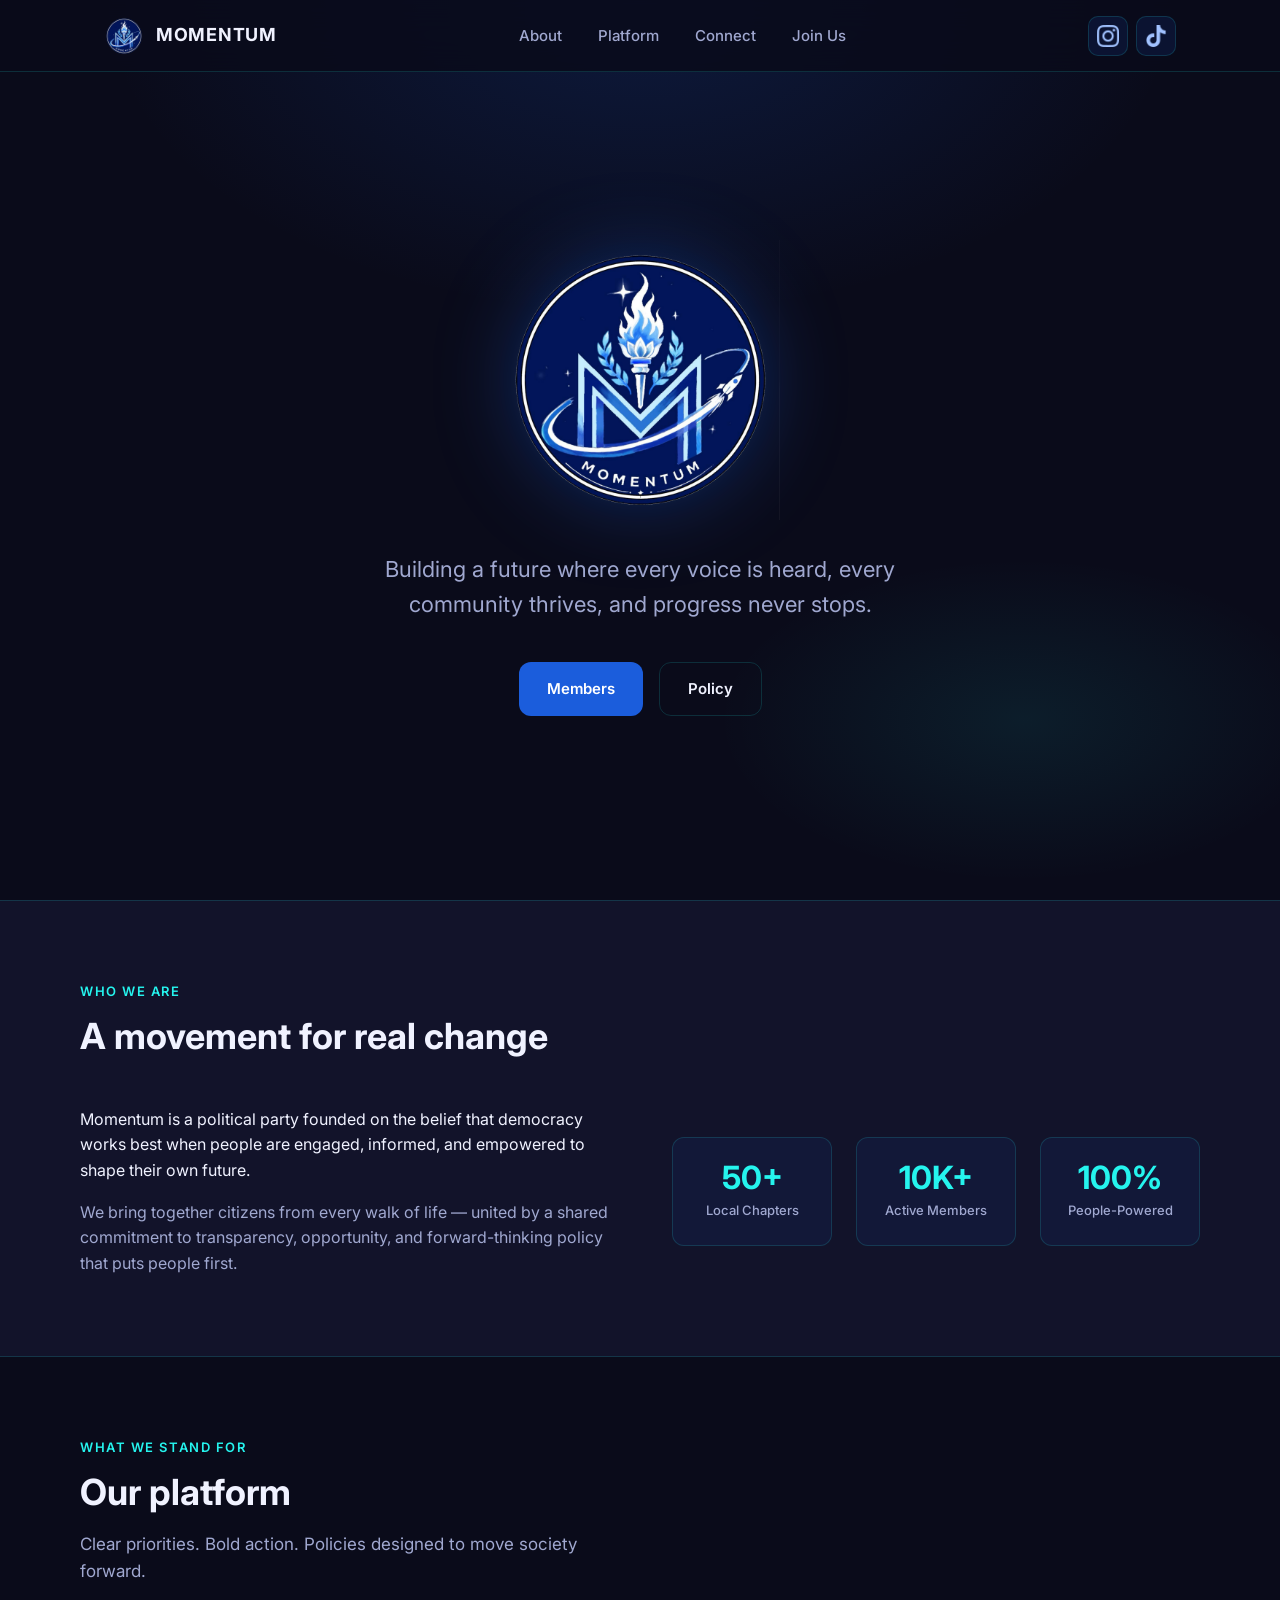
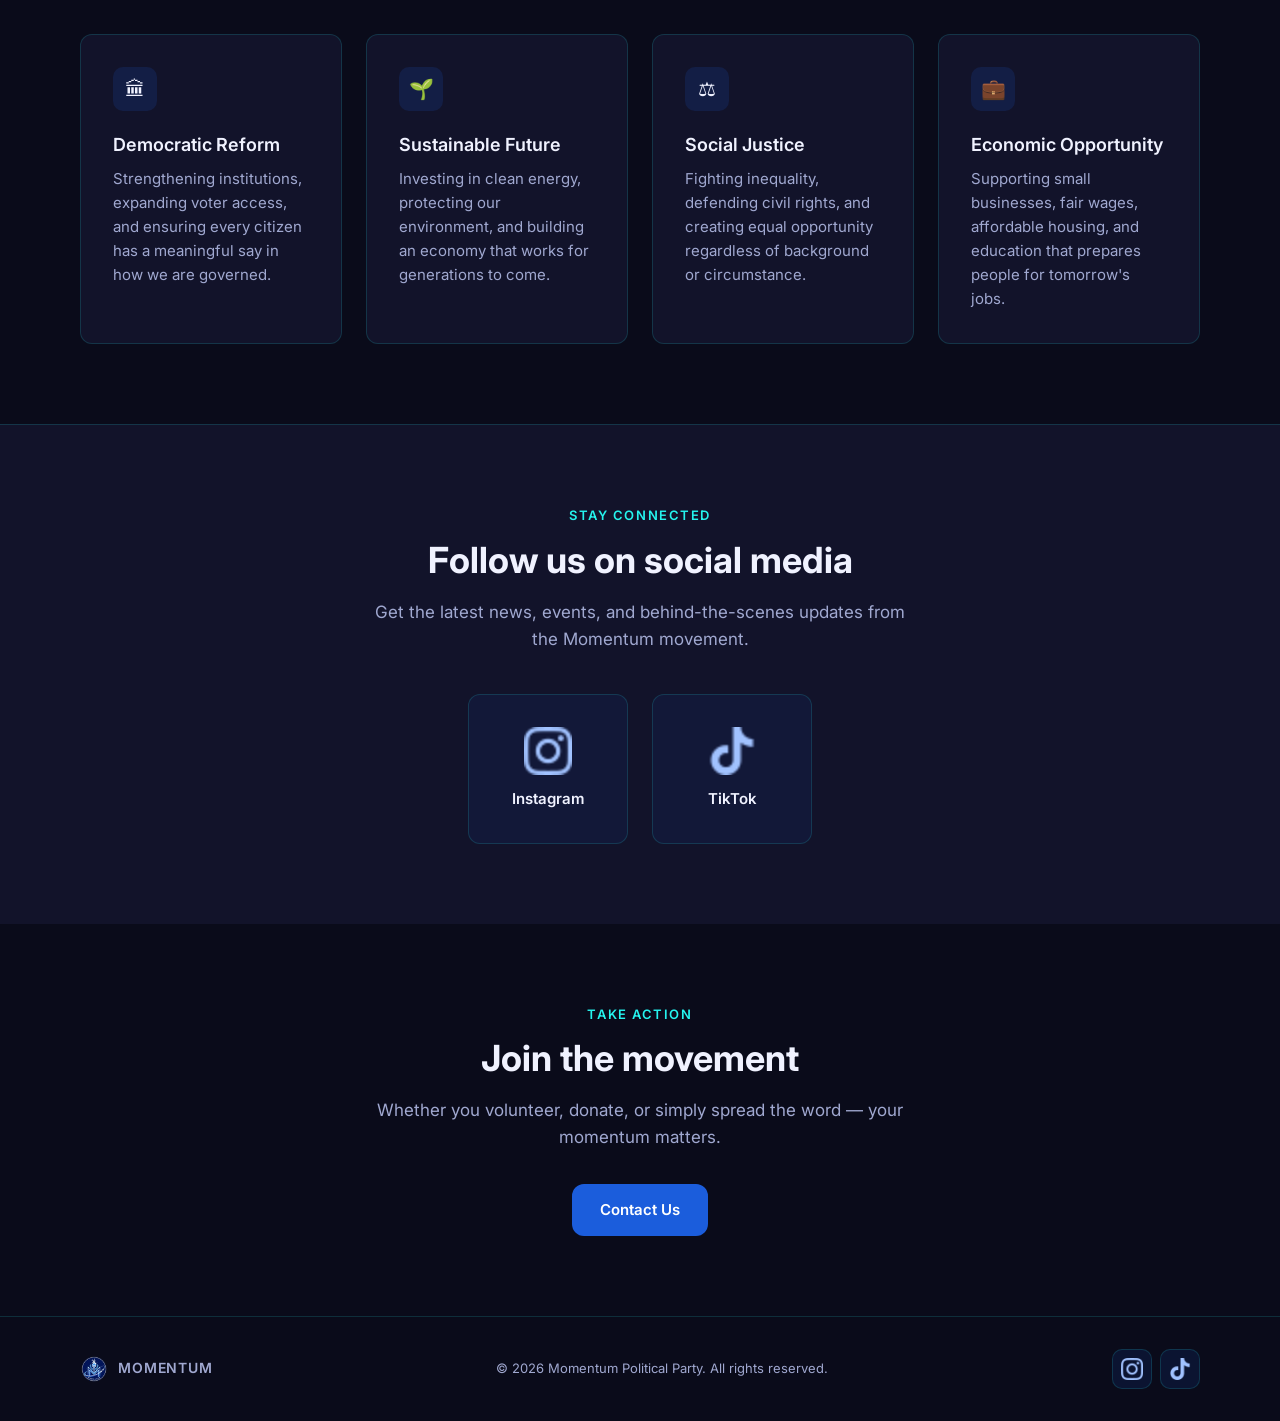
==== index.html @ a1235ad3 "Add files via upload" ====
<!DOCTYPE html>
<html lang="en">
<head>
  <meta charset="UTF-8">
  <meta name="viewport" content="width=device-width, initial-scale=1.0">
  <meta name="description" content="Momentum — A political movement built on progress, unity, and forward momentum for everyone.">
  <title>Momentum | Political Party</title>
  <link rel="preconnect" href="https://fonts.googleapis.com">
  <link rel="preconnect" href="https://fonts.gstatic.com" crossorigin>
  <link href="https://fonts.googleapis.com/css2?family=Inter:wght@400;500;600;700&display=swap" rel="stylesheet">
  <link rel="stylesheet" href="css/style.css">
</head>
<body>

  <!-- Navigation -->
  <header class="navbar" role="banner">
    <div class="navbar__inner">
      <a href="Index.html" class="navbar__brand" aria-label="Momentum home">
        <img src="image/icons and logos/logo.png" alt="Momentum logo" width="40" height="40">
        Momentum
      </a>

      <nav aria-label="Main navigation">
        <ul class="navbar__links" id="nav-links">
          <li><a href="#about">About</a></li>
          <li><a href="#platform">Platform</a></li>
          <li><a href="#connect">Connect</a></li>
          <li><a href="#join">Join Us</a></li>
        </ul>
      </nav>

      <div class="navbar__social" aria-label="Social media">
        <a href="https://www.instagram.com/mmt.skw?utm_source=ig_web_button_share_sheet&igsh=ZDNlZDc0MzIxNw==" class="social-btn" target="_blank" rel="noopener noreferrer" aria-label="Follow us on Instagram">
          <img src="image/icons and logos/instagram-hover.png" alt="Instagram">
        </a>
        <a href="https://www.tiktok.com/@momentum03.skw?is_from_webapp=1&sender_device=pc" class="social-btn" target="_blank" rel="noopener noreferrer" aria-label="Follow us on TikTok">
          <img src="image/icons and logos/tik-tok-hover.png" alt="TikTok">
        </a>
      </div>

      <button class="navbar__toggle" id="nav-toggle" aria-expanded="false" aria-controls="nav-links" aria-label="Toggle navigation menu">
        <span></span>
        <span></span>
        <span></span>
      </button>
    </div>
  </header>

  <main>
    <!-- Hero -->
    <section class="hero" id="home">
      <div class="hero__content">
        <div class="hero__logo-wrap">
          <div class="hero__logo-glow" aria-hidden="true"></div>
          <div class="hero__logo-ring hero__logo-ring--1" aria-hidden="true"></div>
          <div class="hero__logo-ring hero__logo-ring--2" aria-hidden="true"></div>
          <div class="hero__logo-shimmer" aria-hidden="true"></div>
          <img
            class="hero__logo"
            src="image/icons and logos/logo.png"
            alt="Momentum — torch, rocket, and laurel emblem"
            width="280"
            height="280"
          >
        </div>
        <p class="hero__tagline">
          Building a future where every voice is heard, every community thrives, and progress never stops.
        </p>
        <div class="hero__actions">
          <a href="members.html" class="btn btn--primary">Members</a>
          <a href="policy.html" class="btn btn--outline">Policy</a>
        </div>
      </div>
    </section>

    <!-- About -->
    <section class="about" id="about">
      <div class="section__inner">
        <p class="section__label">Who We Are</p>
        <h2 class="section__title">A movement for real change</h2>
        <div class="about__grid">
          <div class="about__text">
            <p>
              Momentum is a political party founded on the belief that democracy works best when people are engaged, informed, and empowered to shape their own future.
            </p>
            <p>
              We bring together citizens from every walk of life — united by a shared commitment to transparency, opportunity, and forward-thinking policy that puts people first.
            </p>
          </div>
          <div class="stats">
            <div class="stat">
              <div class="stat__number">50+</div>
              <div class="stat__label">Local Chapters</div>
            </div>
            <div class="stat">
              <div class="stat__number">10K+</div>
              <div class="stat__label">Active Members</div>
            </div>
            <div class="stat">
              <div class="stat__number">100%</div>
              <div class="stat__label">People-Powered</div>
            </div>
          </div>
        </div>
      </div>
    </section>

    <!-- Platform -->
    <section class="platform" id="platform">
      <div class="section__inner">
        <p class="section__label">What We Stand For</p>
        <h2 class="section__title">Our platform</h2>
        <p class="section__desc">Clear priorities. Bold action. Policies designed to move society forward.</p>
        <div class="platform__grid">
          <article class="card">
            <div class="card__icon" aria-hidden="true">🏛</div>
            <h3 class="card__title">Democratic Reform</h3>
            <p class="card__text">Strengthening institutions, expanding voter access, and ensuring every citizen has a meaningful say in how we are governed.</p>
          </article>
          <article class="card">
            <div class="card__icon" aria-hidden="true">🌱</div>
            <h3 class="card__title">Sustainable Future</h3>
            <p class="card__text">Investing in clean energy, protecting our environment, and building an economy that works for generations to come.</p>
          </article>
          <article class="card">
            <div class="card__icon" aria-hidden="true">⚖️</div>
            <h3 class="card__title">Social Justice</h3>
            <p class="card__text">Fighting inequality, defending civil rights, and creating equal opportunity regardless of background or circumstance.</p>
          </article>
          <article class="card">
            <div class="card__icon" aria-hidden="true">💼</div>
            <h3 class="card__title">Economic Opportunity</h3>
            <p class="card__text">Supporting small businesses, fair wages, affordable housing, and education that prepares people for tomorrow's jobs.</p>
          </article>
        </div>
      </div>
    </section>

    <!-- Connect -->
    <section class="connect" id="connect">
      <div class="section__inner">
        <p class="section__label">Stay Connected</p>
        <h2 class="section__title">Follow us on social media</h2>
        <p class="section__desc">Get the latest news, events, and behind-the-scenes updates from the Momentum movement.</p>
        <div class="connect__socials">
          <a href="https://www.instagram.com/mmt.skw?utm_source=ig_web_button_share_sheet&igsh=ZDNlZDc0MzIxNw==" class="connect__link" target="_blank" rel="noopener noreferrer">
            <img src="image/icons and logos/instagram-hover.png" alt="Instagram">
            <span>Instagram</span>
          </a>
          <a href="https://tiktok.com/" class="connect__link" target="_blank" rel="noopener noreferrer">
            <img src="image/icons and logos/tik-tok-hover.png" alt="TikTok">
            <span>TikTok</span>
          </a>
        </div>
      </div>
    </section>

    <!-- Join -->
    <section class="join" id="join">
      <div class="section__inner">
        <p class="section__label">Take Action</p>
        <h2 class="section__title">Join the movement</h2>
        <p class="section__desc">Whether you volunteer, donate, or simply spread the word — your momentum matters.</p>
        <a href="mailto:hello@momentum.org" class="btn btn--primary">Contact Us</a>
      </div>
    </section>
  </main>

  <!-- Footer -->
  <footer class="footer" role="contentinfo">
    <div class="footer__inner">
      <div class="footer__brand">
        <img src="image/icons and logos/logo.png" alt="">
        Momentum
      </div>
      <p class="footer__copy">&copy; 2026 Momentum Political Party. All rights reserved.</p>
      <div class="footer__socials" aria-label="Social media">
        <a href="https://instagram.com/" class="social-btn" target="_blank" rel="noopener noreferrer" aria-label="Instagram">
          <img src="image/icons and logos/instagram-hover.png" alt="Instagram">
        </a>
        <a href="https://www.tiktok.com/@momentum03.skw?is_from_webapp=1&sender_device=pc" class="social-btn" target="_blank" rel="noopener noreferrer" aria-label="TikTok">
          <img src="image/icons and logos/tik-tok-hover.png" alt="TikTok">
        </a>
      </div>
    </div>
  </footer>

  <script>
    const toggle = document.getElementById('nav-toggle');
    const navLinks = document.getElementById('nav-links');

    toggle.addEventListener('click', () => {
      const open = toggle.getAttribute('aria-expanded') === 'true';
      toggle.setAttribute('aria-expanded', String(!open));
      navLinks.classList.toggle('is-open');
    });

    navLinks.querySelectorAll('a').forEach(link => {
      link.addEventListener('click', () => {
        toggle.setAttribute('aria-expanded', 'false');
        navLinks.classList.remove('is-open');
      });
    });
  </script>
</body>
</html>
---- css/style.css ----
:root {
  --navy: #1e1f54;
  --blue: #1b5ddc;
  --cyan: #25f4ee;
  --bg: #0a0b1a;
  --bg-elevated: #12132a;
  --text: #f0f2ff;
  --text-muted: #a0a8d0;
  --border: rgba(37, 244, 238, 0.15);
  --radius: 12px;
  --nav-height: 72px;
  --max-width: 1120px;
  --transition: 0.2s ease;
}

*, *::before, *::after {
  box-sizing: border-box;
  margin: 0;
  padding: 0;
}

html {
  scroll-behavior: smooth;
}

body {
  font-family: 'Inter', system-ui, sans-serif;
  background: var(--bg);
  color: var(--text);
  line-height: 1.6;
  -webkit-font-smoothing: antialiased;
}

img {
  max-width: 100%;
  display: block;
}

a {
  color: inherit;
  text-decoration: none;
}

/* ── Navigation ── */
.navbar {
  position: fixed;
  top: 0;
  left: 0;
  right: 0;
  z-index: 100;
  height: var(--nav-height);
  background: rgba(10, 11, 26, 0.85);
  backdrop-filter: blur(16px);
  -webkit-backdrop-filter: blur(16px);
  border-bottom: 1px solid var(--border);
}

.navbar__inner {
  max-width: var(--max-width);
  margin: 0 auto;
  padding: 0 1.5rem;
  height: 100%;
  display: flex;
  align-items: center;
  justify-content: space-between;
  gap: 2rem;
}

.navbar__brand {
  display: flex;
  align-items: center;
  gap: 0.75rem;
  font-weight: 700;
  font-size: 1.125rem;
  letter-spacing: 0.04em;
  text-transform: uppercase;
  flex-shrink: 0;
}

.navbar__brand img {
  width: 40px;
  height: 40px;
  object-fit: contain;
}

.navbar__links {
  display: flex;
  align-items: center;
  gap: 0.25rem;
  list-style: none;
}

.navbar__links a {
  padding: 0.5rem 1rem;
  border-radius: 8px;
  font-size: 0.9375rem;
  font-weight: 500;
  color: var(--text-muted);
  transition: color var(--transition), background var(--transition);
}

.navbar__links a:hover,
.navbar__links a:focus-visible {
  color: var(--text);
  background: rgba(27, 93, 220, 0.15);
  outline: none;
}

.navbar__social {
  display: flex;
  align-items: center;
  gap: 0.5rem;
}

.social-btn {
  display: flex;
  align-items: center;
  justify-content: center;
  width: 40px;
  height: 40px;
  border-radius: 10px;
  background: rgba(27, 93, 220, 0.12);
  border: 1px solid var(--border);
  transition: background var(--transition), transform var(--transition), border-color var(--transition);
}

.social-btn:hover,
.social-btn:focus-visible {
  background: rgba(27, 93, 220, 0.25);
  border-color: var(--cyan);
  transform: translateY(-2px);
  outline: none;
}

.social-btn img {
  width: 22px;
  height: 22px;
  object-fit: contain;
}

.navbar__toggle {
  display: none;
  flex-direction: column;
  justify-content: center;
  gap: 5px;
  width: 40px;
  height: 40px;
  background: none;
  border: none;
  cursor: pointer;
  padding: 8px;
  border-radius: 8px;
}

.navbar__toggle span {
  display: block;
  height: 2px;
  background: var(--text);
  border-radius: 2px;
  transition: transform var(--transition), opacity var(--transition);
}

.navbar__toggle[aria-expanded="true"] span:nth-child(1) {
  transform: translateY(7px) rotate(45deg);
}

.navbar__toggle[aria-expanded="true"] span:nth-child(2) {
  opacity: 0;
}

.navbar__toggle[aria-expanded="true"] span:nth-child(3) {
  transform: translateY(-7px) rotate(-45deg);
}

/* ── Hero ── */
.hero {
  min-height: 100vh;
  display: flex;
  align-items: center;
  justify-content: center;
  text-align: center;
  padding: calc(var(--nav-height) + 3rem) 1.5rem 4rem;
  position: relative;
  overflow: hidden;
}

.hero::before {
  content: '';
  position: absolute;
  inset: 0;
  background:
    radial-gradient(ellipse 60% 50% at 50% 0%, rgba(27, 93, 220, 0.18) 0%, transparent 70%),
    radial-gradient(ellipse 40% 30% at 80% 80%, rgba(37, 244, 238, 0.08) 0%, transparent 60%);
  pointer-events: none;
}

.hero::after {
  content: '';
  position: absolute;
  inset: 0;
  background: radial-gradient(
    circle at 50% 42%,
    rgba(37, 244, 238, 0.22) 0%,
    rgba(27, 93, 220, 0.15) 25%,
    transparent 55%
  );
  pointer-events: none;
  opacity: 0;
  animation: heroFlash 1.6s cubic-bezier(0.22, 1, 0.36, 1) forwards;
}

@keyframes heroFlash {
  0% {
    opacity: 0;
    transform: scale(0.6);
  }
  25% {
    opacity: 1;
  }
  100% {
    opacity: 0;
    transform: scale(1.35);
  }
}

.hero__content {
  position: relative;
  max-width: 680px;
}

/* ── Logo entrance ── */
.hero__logo-wrap {
  position: relative;
  width: min(280px, 70vw);
  margin: 0 auto 2rem;
  aspect-ratio: 1;
  display: flex;
  align-items: center;
  justify-content: center;
}

.hero__logo-glow {
  position: absolute;
  inset: 10%;
  border-radius: 50%;
  background: radial-gradient(
    circle,
    rgba(37, 244, 238, 0.45) 0%,
    rgba(27, 93, 220, 0.35) 35%,
    transparent 70%
  );
  filter: blur(24px);
  opacity: 0;
  animation: logoGlow 1.8s cubic-bezier(0.22, 1, 0.36, 1) 0.2s forwards;
}

.hero__logo-ring {
  position: absolute;
  inset: 0;
  border-radius: 50%;
  border: 1px solid rgba(37, 244, 238, 0.55);
  opacity: 0;
  animation: ringExpand 1.5s cubic-bezier(0.22, 1, 0.36, 1) forwards;
}

.hero__logo-ring--1 {
  animation-delay: 0.35s;
}

.hero__logo-ring--2 {
  animation-delay: 0.55s;
  border-color: rgba(27, 93, 220, 0.6);
  inset: -8%;
}

.hero__logo-shimmer {
  position: absolute;
  inset: 5%;
  border-radius: 50%;
  overflow: hidden;
  pointer-events: none;
  z-index: 2;
  opacity: 0;
  animation: shimmerReveal 0.01s linear 0.5s forwards;
}

.hero__logo-shimmer::after {
  content: '';
  position: absolute;
  top: -50%;
  left: -60%;
  width: 45%;
  height: 200%;
  background: linear-gradient(
    105deg,
    transparent 30%,
    rgba(255, 255, 255, 0.08) 45%,
    rgba(255, 255, 255, 0.35) 50%,
    rgba(255, 255, 255, 0.08) 55%,
    transparent 70%
  );
  transform: skewX(-20deg);
  animation: logoShimmer 1.1s cubic-bezier(0.22, 1, 0.36, 1) 0.65s forwards;
}

.hero__logo {
  position: relative;
  z-index: 1;
  width: 100%;
  height: auto;
  opacity: 0;
  transform: scale(0.3) translateY(40px);
  filter: drop-shadow(0 0 0 transparent) blur(6px);
  animation: logoRichPop 1.4s cubic-bezier(0.34, 1.56, 0.64, 1) forwards;
}

@keyframes logoRichPop {
  0% {
    opacity: 0;
    transform: scale(0.3) translateY(40px);
    filter: drop-shadow(0 0 0 transparent) blur(6px);
  }
  50% {
    opacity: 1;
    transform: scale(1.08) translateY(-10px);
    filter:
      drop-shadow(0 0 50px rgba(37, 244, 238, 0.75))
      drop-shadow(0 0 100px rgba(27, 93, 220, 0.55))
      blur(0);
  }
  70% {
    transform: scale(0.97) translateY(3px);
    filter:
      drop-shadow(0 0 35px rgba(37, 244, 238, 0.4))
      drop-shadow(0 0 70px rgba(27, 93, 220, 0.35))
      blur(0);
  }
  100% {
    opacity: 1;
    transform: scale(1) translateY(0);
    filter: drop-shadow(0 0 40px rgba(27, 93, 220, 0.35));
  }
}

@keyframes logoGlow {
  0% {
    opacity: 0;
    transform: scale(0.5);
  }
  40% {
    opacity: 1;
    transform: scale(1.15);
  }
  100% {
    opacity: 0.65;
    transform: scale(1);
  }
}

@keyframes ringExpand {
  0% {
    opacity: 0.85;
    transform: scale(0.55);
  }
  100% {
    opacity: 0;
    transform: scale(1.75);
  }
}

@keyframes shimmerReveal {
  to {
    opacity: 1;
  }
}

@keyframes logoShimmer {
  0% {
    left: -60%;
  }
  100% {
    left: 160%;
  }
}

.hero__tagline {
  font-size: clamp(1.125rem, 2.5vw, 1.375rem);
  color: var(--text-muted);
  margin-bottom: 2.5rem;
  max-width: 520px;
  margin-left: auto;
  margin-right: auto;
  opacity: 0;
  transform: translateY(24px);
  animation: heroFadeUp 0.9s cubic-bezier(0.22, 1, 0.36, 1) 0.85s forwards;
}

.hero__actions {
  display: flex;
  flex-wrap: wrap;
  gap: 1rem;
  justify-content: center;
  opacity: 0;
  transform: translateY(24px);
  animation: heroFadeUp 0.9s cubic-bezier(0.22, 1, 0.36, 1) 1.05s forwards;
}

@keyframes heroFadeUp {
  to {
    opacity: 1;
    transform: translateY(0);
  }
}

@media (prefers-reduced-motion: reduce) {
  .hero::after,
  .hero__logo,
  .hero__logo-glow,
  .hero__logo-ring,
  .hero__logo-shimmer,
  .hero__logo-shimmer::after,
  .hero__tagline,
  .hero__actions {
    animation: none !important;
    opacity: 1 !important;
    transform: none !important;
    filter: drop-shadow(0 0 40px rgba(27, 93, 220, 0.35)) !important;
  }
}

.btn {
  display: inline-flex;
  align-items: center;
  gap: 0.5rem;
  padding: 0.875rem 1.75rem;
  border-radius: var(--radius);
  font-size: 0.9375rem;
  font-weight: 600;
  cursor: pointer;
  border: none;
  transition: background var(--transition), transform var(--transition), box-shadow var(--transition);
}

.btn--primary {
  background: var(--blue);
  color: #fff;
}

.btn--primary:hover,
.btn--primary:focus-visible {
  background: #2470f0;
  transform: translateY(-2px);
  box-shadow: 0 8px 24px rgba(27, 93, 220, 0.4);
  outline: none;
}

.btn--outline {
  background: transparent;
  color: var(--text);
  border: 1px solid var(--border);
}

.btn--outline:hover,
.btn--outline:focus-visible {
  border-color: var(--cyan);
  background: rgba(37, 244, 238, 0.06);
  outline: none;
}

/* ── Sections ── */
section {
  padding: 5rem 1.5rem;
}

.section__inner {
  max-width: var(--max-width);
  margin: 0 auto;
}

.section__label {
  font-size: 0.8125rem;
  font-weight: 600;
  letter-spacing: 0.12em;
  text-transform: uppercase;
  color: var(--cyan);
  margin-bottom: 0.75rem;
}

.section__title {
  font-size: clamp(1.75rem, 4vw, 2.25rem);
  font-weight: 700;
  line-height: 1.25;
  margin-bottom: 1rem;
}

.section__desc {
  color: var(--text-muted);
  max-width: 560px;
  font-size: 1.0625rem;
}

/* ── About ── */
.about {
  background: var(--bg-elevated);
  border-top: 1px solid var(--border);
  border-bottom: 1px solid var(--border);
}

.about__grid {
  display: grid;
  grid-template-columns: 1fr 1fr;
  gap: 4rem;
  align-items: center;
  margin-top: 3rem;
}

.about__text p + p {
  margin-top: 1rem;
  color: var(--text-muted);
}

.stats {
  display: grid;
  grid-template-columns: repeat(3, 1fr);
  gap: 1.5rem;
}

.stat {
  background: rgba(27, 93, 220, 0.08);
  border: 1px solid var(--border);
  border-radius: var(--radius);
  padding: 1.5rem;
  text-align: center;
}

.stat__number {
  font-size: 2rem;
  font-weight: 700;
  color: var(--cyan);
  line-height: 1;
  margin-bottom: 0.375rem;
}

.stat__label {
  font-size: 0.8125rem;
  color: var(--text-muted);
  font-weight: 500;
}

/* ── Platform ── */
.platform__grid {
  display: grid;
  grid-template-columns: repeat(auto-fit, minmax(260px, 1fr));
  gap: 1.5rem;
  margin-top: 3rem;
}

.card {
  background: var(--bg-elevated);
  border: 1px solid var(--border);
  border-radius: var(--radius);
  padding: 2rem;
  transition: border-color var(--transition), transform var(--transition);
}

.card:hover {
  border-color: rgba(37, 244, 238, 0.35);
  transform: translateY(-4px);
}

.card__icon {
  width: 44px;
  height: 44px;
  background: rgba(27, 93, 220, 0.15);
  border-radius: 10px;
  display: flex;
  align-items: center;
  justify-content: center;
  font-size: 1.25rem;
  margin-bottom: 1.25rem;
}

.card__title {
  font-size: 1.125rem;
  font-weight: 600;
  margin-bottom: 0.5rem;
}

.card__text {
  font-size: 0.9375rem;
  color: var(--text-muted);
}

/* ── Connect ── */
.connect {
  background: var(--bg-elevated);
  border-top: 1px solid var(--border);
  text-align: center;
}

.connect .section__desc {
  margin: 0 auto 2.5rem;
}

.connect__socials {
  display: flex;
  justify-content: center;
  gap: 1.5rem;
  flex-wrap: wrap;
}

.connect__link {
  display: flex;
  flex-direction: column;
  align-items: center;
  gap: 0.75rem;
  padding: 2rem 2.5rem;
  background: rgba(27, 93, 220, 0.08);
  border: 1px solid var(--border);
  border-radius: var(--radius);
  min-width: 160px;
  transition: border-color var(--transition), transform var(--transition), background var(--transition);
}

.connect__link:hover,
.connect__link:focus-visible {
  border-color: var(--cyan);
  background: rgba(27, 93, 220, 0.15);
  transform: translateY(-4px);
  outline: none;
}

.connect__link img {
  width: 48px;
  height: 48px;
}

.connect__link span {
  font-weight: 600;
  font-size: 0.9375rem;
}

/* ── Join CTA ── */
.join {
  text-align: center;
}

.join .section__desc {
  margin: 0 auto 2rem;
}

/* ── Footer ── */
.footer {
  border-top: 1px solid var(--border);
  padding: 2rem 1.5rem;
}

.footer__inner {
  max-width: var(--max-width);
  margin: 0 auto;
  display: flex;
  align-items: center;
  justify-content: space-between;
  flex-wrap: wrap;
  gap: 1rem;
}

.footer__brand {
  display: flex;
  align-items: center;
  gap: 0.625rem;
  font-weight: 600;
  font-size: 0.875rem;
  letter-spacing: 0.06em;
  text-transform: uppercase;
  color: var(--text-muted);
}

.footer__brand img {
  width: 28px;
  height: 28px;
}

.footer__copy {
  font-size: 0.8125rem;
  color: var(--text-muted);
}

.footer__socials {
  display: flex;
  gap: 0.5rem;
}

/* ── Mobile nav ── */
@media (max-width: 768px) {
  .navbar__toggle {
    display: flex;
  }

  .navbar__links {
    display: none;
    position: absolute;
    top: var(--nav-height);
    left: 0;
    right: 0;
    flex-direction: column;
    background: rgba(10, 11, 26, 0.97);
    backdrop-filter: blur(16px);
    border-bottom: 1px solid var(--border);
    padding: 1rem 1.5rem 1.5rem;
    gap: 0.25rem;
  }

  .navbar__links.is-open {
    display: flex;
  }

  .navbar__links a {
    width: 100%;
    padding: 0.875rem 1rem;
  }

  .navbar__social {
    display: none;
  }

  .about__grid {
    grid-template-columns: 1fr;
    gap: 2.5rem;
  }

  .stats {
    grid-template-columns: 1fr;
  }

  .footer__inner {
    flex-direction: column;
    text-align: center;
  }
}

/* ── Subpages (Members, Policy) ── */
.page-hero {
  padding: calc(var(--nav-height) + 4rem) 1.5rem 3rem;
  text-align: center;
  position: relative;
}

.page-hero::before {
  content: '';
  position: absolute;
  inset: 0;
  background: radial-gradient(ellipse 50% 60% at 50% 0%, rgba(27, 93, 220, 0.15) 0%, transparent 70%);
  pointer-events: none;
}

.page-hero .section__inner {
  position: relative;
}

.page-hero .section__desc {
  margin: 0 auto;
}

.page-content {
  padding: 3rem 1.5rem 5rem;
}

.page-content .section__inner {
  max-width: 720px;
}

.page-content p {
  color: var(--text-muted);
  margin-bottom: 1rem;
}

.page-content p:last-child {
  margin-bottom: 0;
}

.navbar__links a.is-active {
  color: var(--text);
  background: rgba(27, 93, 220, 0.15);
}
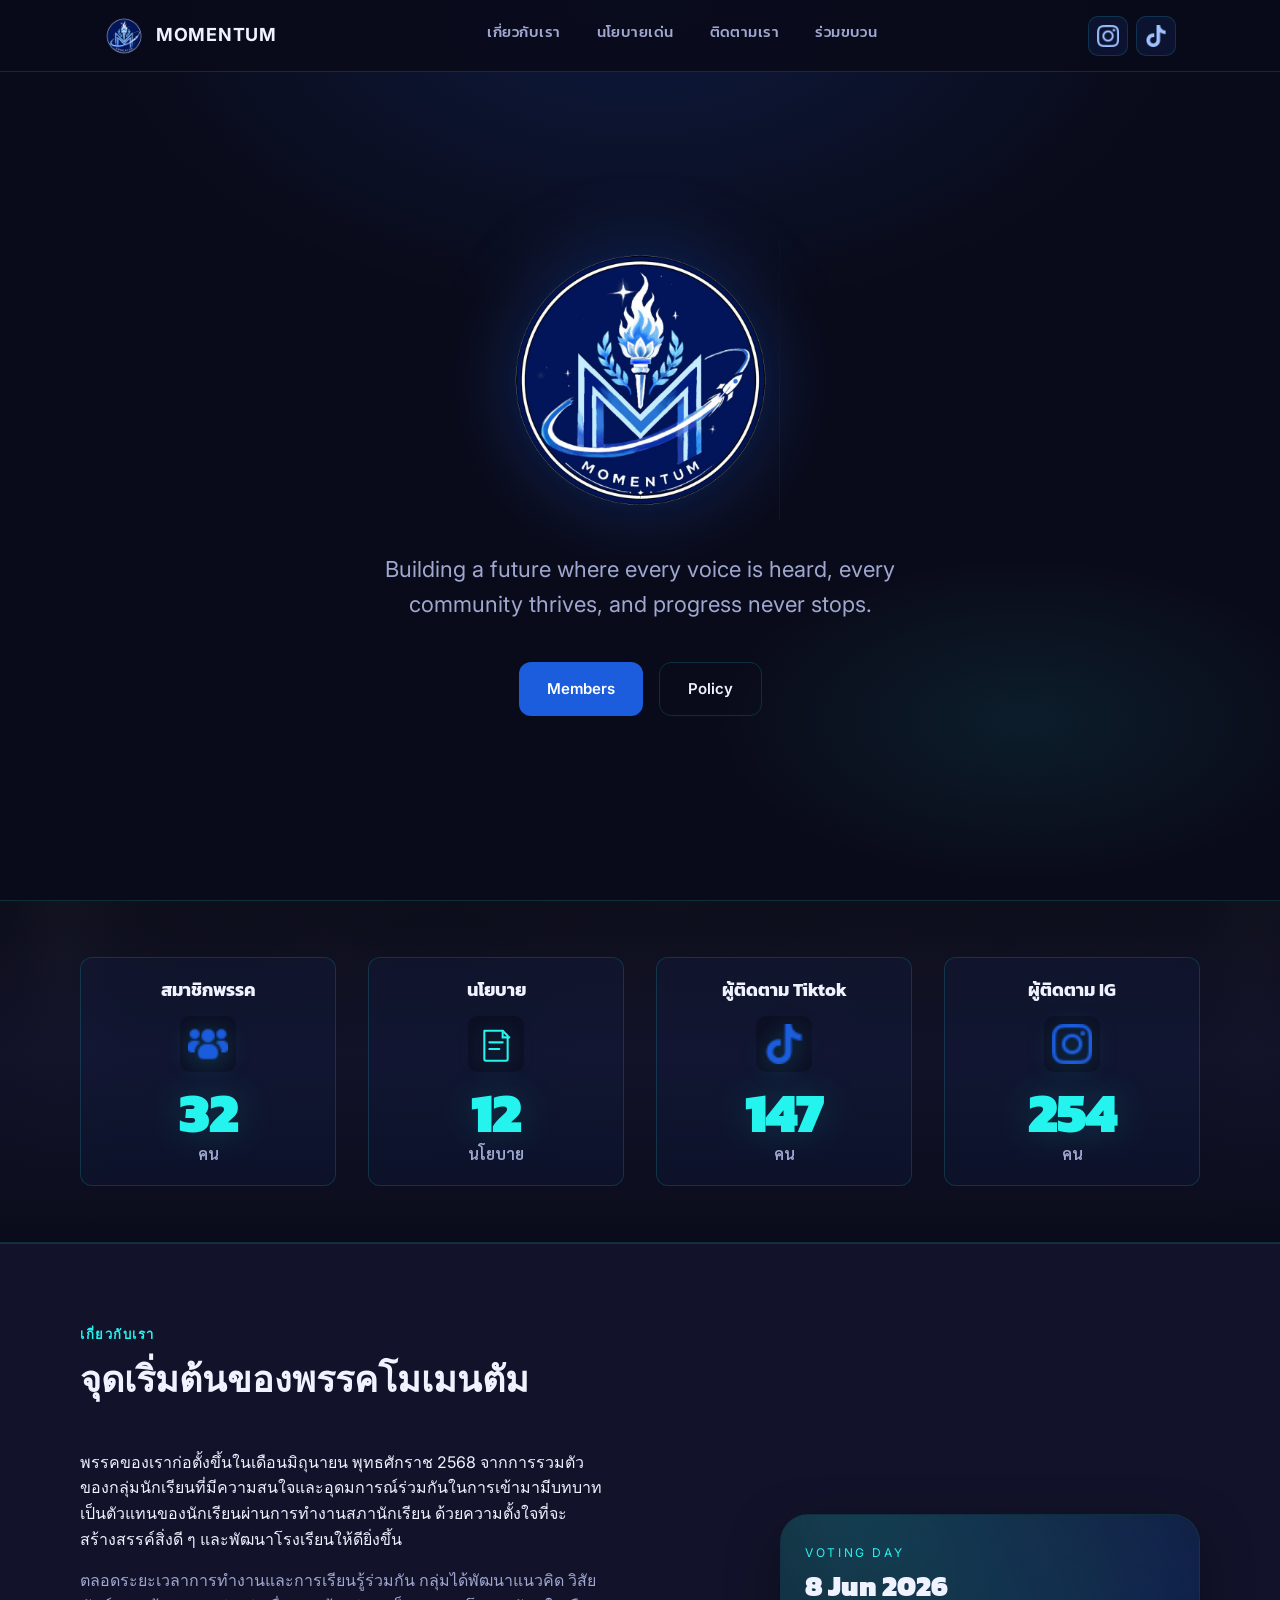
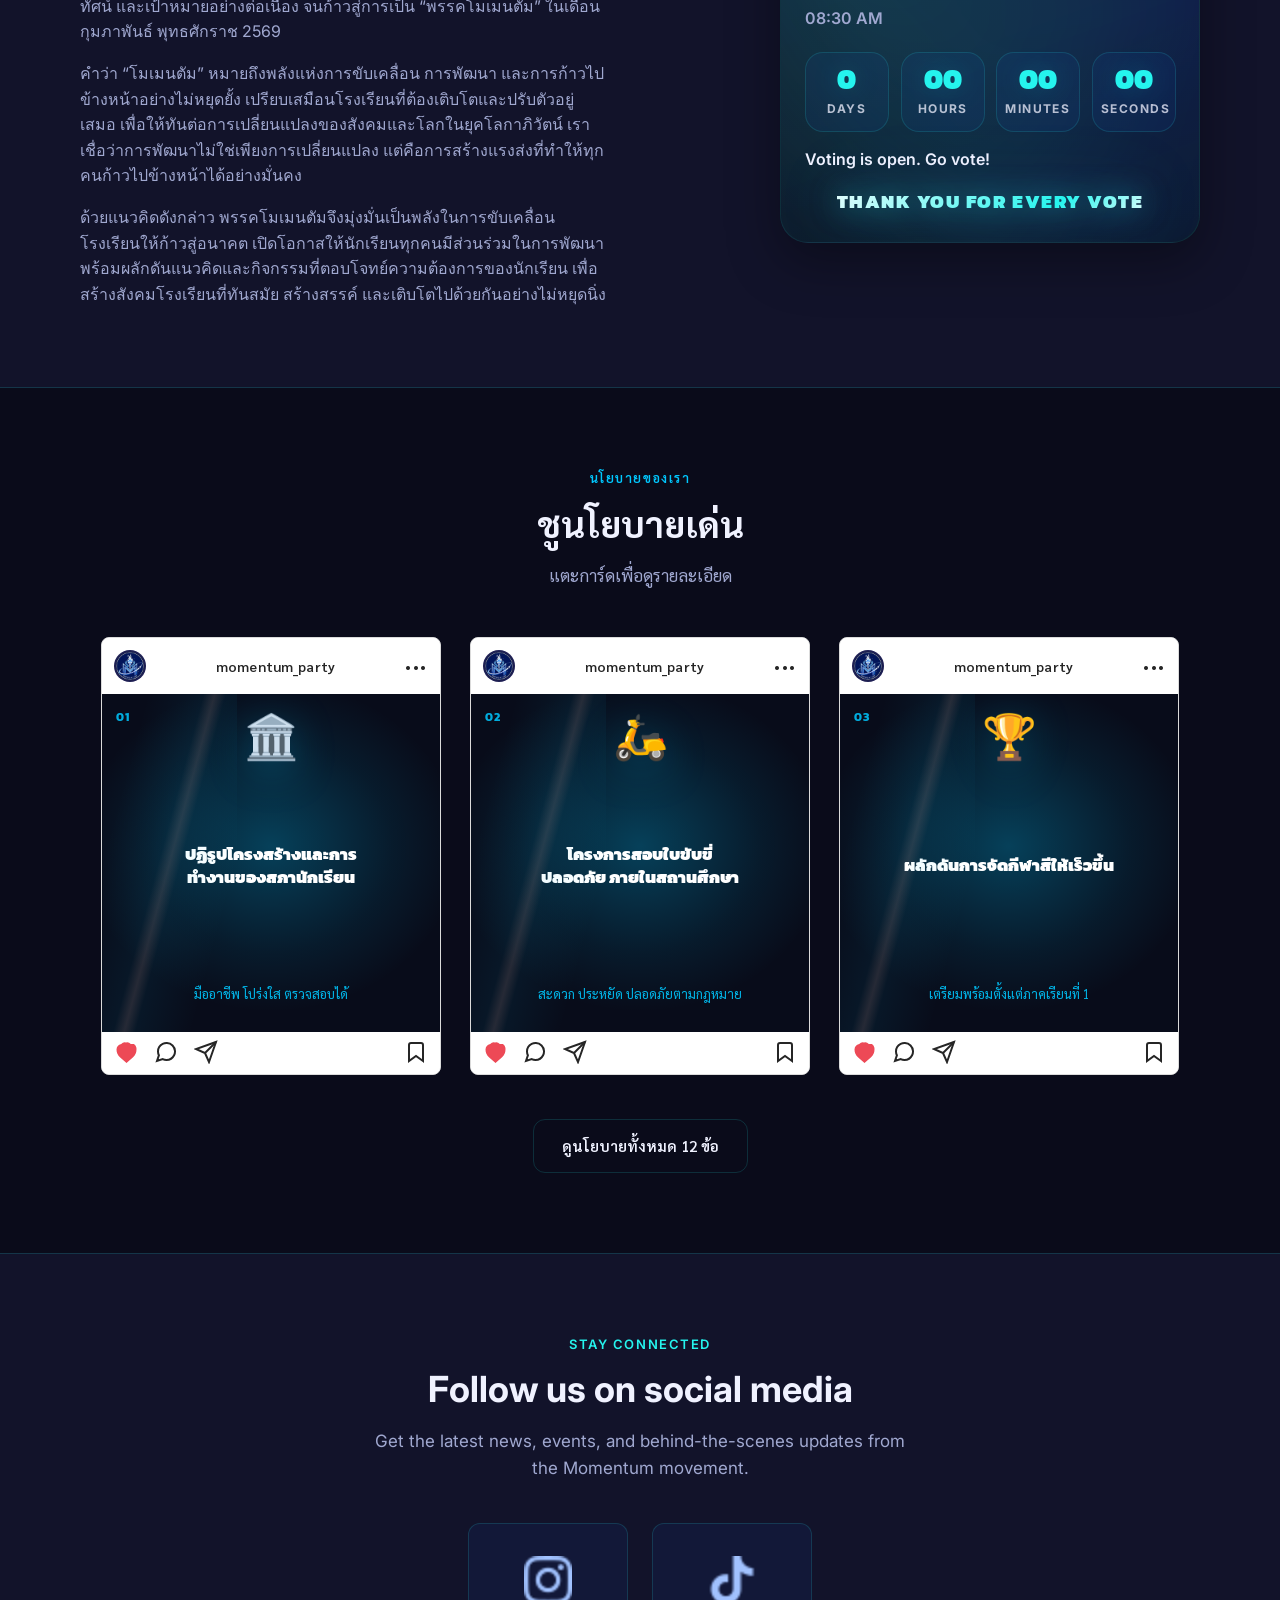
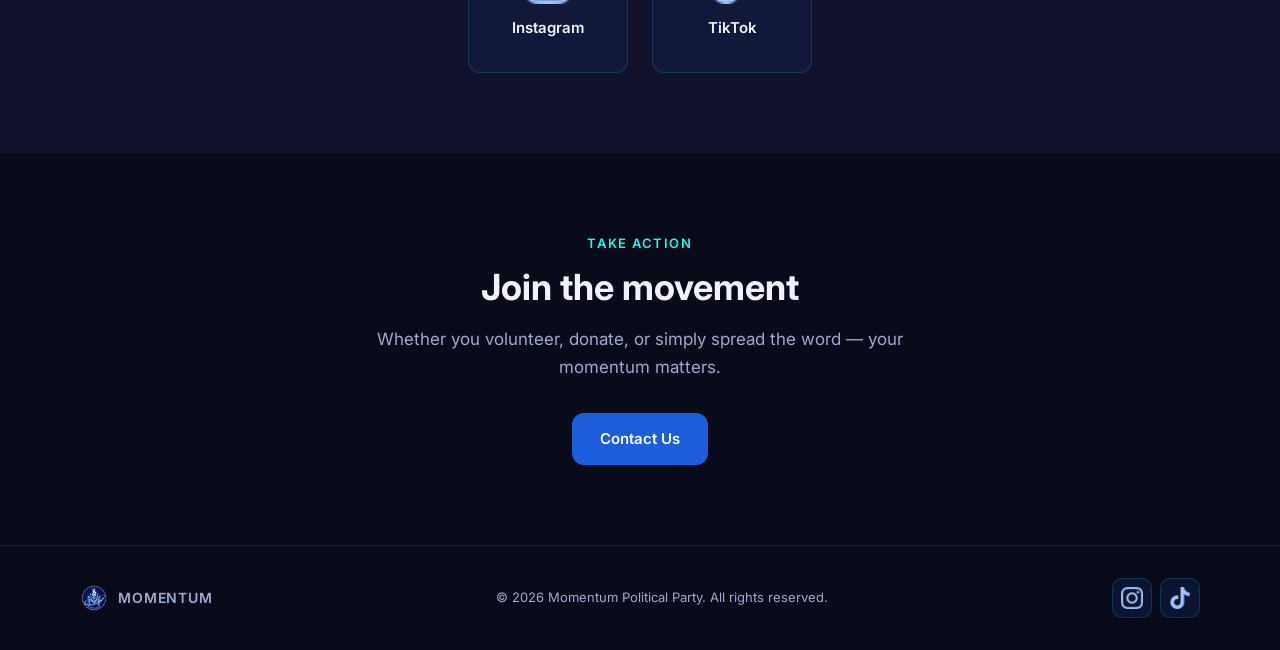
==== commit 97d72474: "Add files via upload" ====
--- a/index.html
+++ b/index.html
@@ -8,24 +8,26 @@
   <link rel="preconnect" href="https://fonts.googleapis.com">
   <link rel="preconnect" href="https://fonts.gstatic.com" crossorigin>
   <link href="https://fonts.googleapis.com/css2?family=Inter:wght@400;500;600;700&display=swap" rel="stylesheet">
+  <link href="https://fonts.googleapis.com/css2?family=Kanit:wght@700;900&family=Sarabun:wght@400;500;600&display=swap" rel="stylesheet">
   <link rel="stylesheet" href="css/style.css">
+  <link rel="stylesheet" href="css/policy.css">
 </head>
 <body>
 
   <!-- Navigation -->
   <header class="navbar" role="banner">
     <div class="navbar__inner">
-      <a href="Index.html" class="navbar__brand" aria-label="Momentum home">
+      <a href="index.html" class="navbar__brand" aria-label="Momentum home">
         <img src="image/icons and logos/logo.png" alt="Momentum logo" width="40" height="40">
         Momentum
       </a>
 
       <nav aria-label="Main navigation">
         <ul class="navbar__links" id="nav-links">
-          <li><a href="#about">About</a></li>
-          <li><a href="#platform">Platform</a></li>
-          <li><a href="#connect">Connect</a></li>
-          <li><a href="#join">Join Us</a></li>
+          <li><a href="#about" data-label="เกี่ยวกับเรา">เกี่ยวกับเรา</a></li>
+          <li><a href="#platform" data-label="นโยบายเด่น">นโยบายเด่น</a></li>
+          <li><a href="#connect" data-label="ติดตามเรา">ติดตามเรา</a></li>
+          <li><a href="#join" data-label="ร่วมขบวน">ร่วมขบวน</a></li>
         </ul>
       </nav>
 
@@ -73,66 +75,78 @@
       </div>
     </section>
 
+    <!-- Impact stats (hand-edited in js/stats.js) -->
+    <section class="impact-stats" id="stats" aria-label="สถิติภาพรวม">
+      <div class="impact-stats__bg" style="background-image: url('image/homepage/Mayaphoto_01-822.jpg');" aria-hidden="true"></div>
+      <div class="impact-stats__overlay" aria-hidden="true"></div>
+      <ul class="impact-stats__grid" id="impact-stats-grid"></ul>
+    </section>
+
     <!-- About -->
     <section class="about" id="about">
       <div class="section__inner">
-        <p class="section__label">Who We Are</p>
-        <h2 class="section__title">A movement for real change</h2>
+        <p class="section__label">เกี่ยวกับเรา</p>
+        <h2 class="section__title">จุดเริ่มต้นของพรรคโมเมนตัม</h2>
         <div class="about__grid">
           <div class="about__text">
             <p>
-              Momentum is a political party founded on the belief that democracy works best when people are engaged, informed, and empowered to shape their own future.
-            </p>
-            <p>
-              We bring together citizens from every walk of life — united by a shared commitment to transparency, opportunity, and forward-thinking policy that puts people first.
+              พรรคของเราก่อตั้งขึ้นในเดือนมิถุนายน พุทธศักราช 2568 จากการรวมตัวของกลุ่มนักเรียนที่มีความสนใจและอุดมการณ์ร่วมกันในการเข้ามามีบทบาทเป็นตัวแทนของนักเรียนผ่านการทำงานสภานักเรียน ด้วยความตั้งใจที่จะสร้างสรรค์สิ่งดี ๆ และพัฒนาโรงเรียนให้ดียิ่งขึ้น
+            </p>
+            <p>
+              ตลอดระยะเวลาการทำงานและการเรียนรู้ร่วมกัน กลุ่มได้พัฒนาแนวคิด วิสัยทัศน์ และเป้าหมายอย่างต่อเนื่อง จนก้าวสู่การเป็น “พรรคโมเมนตัม” ในเดือนกุมภาพันธ์ พุทธศักราช 2569
+            </p>
+            <p>
+              คำว่า “โมเมนตัม” หมายถึงพลังแห่งการขับเคลื่อน การพัฒนา และการก้าวไปข้างหน้าอย่างไม่หยุดยั้ง เปรียบเสมือนโรงเรียนที่ต้องเติบโตและปรับตัวอยู่เสมอ เพื่อให้ทันต่อการเปลี่ยนแปลงของสังคมและโลกในยุคโลกาภิวัตน์ เราเชื่อว่าการพัฒนาไม่ใช่เพียงการเปลี่ยนแปลง แต่คือการสร้างแรงส่งที่ทำให้ทุกคนก้าวไปข้างหน้าได้อย่างมั่นคง
+            </p>
+            <p>
+              ด้วยแนวคิดดังกล่าว พรรคโมเมนตัมจึงมุ่งมั่นเป็นพลังในการขับเคลื่อนโรงเรียนให้ก้าวสู่อนาคต เปิดโอกาสให้นักเรียนทุกคนมีส่วนร่วมในการพัฒนา พร้อมผลักดันแนวคิดและกิจกรรมที่ตอบโจทย์ความต้องการของนักเรียน เพื่อสร้างสังคมโรงเรียนที่ทันสมัย สร้างสรรค์ และเติบโตไปด้วยกันอย่างไม่หยุดนิ่ง
             </p>
           </div>
-          <div class="stats">
-            <div class="stat">
-              <div class="stat__number">50+</div>
-              <div class="stat__label">Local Chapters</div>
+          <aside class="vote-countdown" aria-label="นับถอยหลังวันเลือกตั้ง">
+            <div class="vote-countdown__card" id="vote-countdown" data-target="2026-06-08T08:30:00+07:00">
+              <p class="vote-countdown__eyebrow">Voting day</p>
+              <h3 class="vote-countdown__title">8 Jun 2026</h3>
+              <p class="vote-countdown__time">08:30 AM</p>
+
+              <div class="vote-countdown__grid" role="timer" aria-live="polite">
+                <div class="vote-countdown__unit">
+                  <div class="vote-countdown__num" data-part="days">0</div>
+                  <div class="vote-countdown__label">Days</div>
+                </div>
+                <div class="vote-countdown__unit">
+                  <div class="vote-countdown__num" data-part="hours">0</div>
+                  <div class="vote-countdown__label">Hours</div>
+                </div>
+                <div class="vote-countdown__unit">
+                  <div class="vote-countdown__num" data-part="minutes">0</div>
+                  <div class="vote-countdown__label">Minutes</div>
+                </div>
+                <div class="vote-countdown__unit">
+                  <div class="vote-countdown__num" data-part="seconds">0</div>
+                  <div class="vote-countdown__label">Seconds</div>
+                </div>
+              </div>
+
+              <p class="vote-countdown__status" data-status>Counting down…</p>
+              <p class="vote-countdown__thanks" data-thanks>Thank You For Every Vote</p>
+              <div class="vote-countdown__fireworks" aria-hidden="true"></div>
+              <div class="vote-countdown__confetti" aria-hidden="true"></div>
             </div>
-            <div class="stat">
-              <div class="stat__number">10K+</div>
-              <div class="stat__label">Active Members</div>
-            </div>
-            <div class="stat">
-              <div class="stat__number">100%</div>
-              <div class="stat__label">People-Powered</div>
-            </div>
-          </div>
-        </div>
-      </div>
-    </section>
-
-    <!-- Platform -->
-    <section class="platform" id="platform">
-      <div class="section__inner">
-        <p class="section__label">What We Stand For</p>
-        <h2 class="section__title">Our platform</h2>
-        <p class="section__desc">Clear priorities. Bold action. Policies designed to move society forward.</p>
-        <div class="platform__grid">
-          <article class="card">
-            <div class="card__icon" aria-hidden="true">🏛</div>
-            <h3 class="card__title">Democratic Reform</h3>
-            <p class="card__text">Strengthening institutions, expanding voter access, and ensuring every citizen has a meaningful say in how we are governed.</p>
-          </article>
-          <article class="card">
-            <div class="card__icon" aria-hidden="true">🌱</div>
-            <h3 class="card__title">Sustainable Future</h3>
-            <p class="card__text">Investing in clean energy, protecting our environment, and building an economy that works for generations to come.</p>
-          </article>
-          <article class="card">
-            <div class="card__icon" aria-hidden="true">⚖️</div>
-            <h3 class="card__title">Social Justice</h3>
-            <p class="card__text">Fighting inequality, defending civil rights, and creating equal opportunity regardless of background or circumstance.</p>
-          </article>
-          <article class="card">
-            <div class="card__icon" aria-hidden="true">💼</div>
-            <h3 class="card__title">Economic Opportunity</h3>
-            <p class="card__text">Supporting small businesses, fair wages, affordable housing, and education that prepares people for tomorrow's jobs.</p>
-          </article>
-        </div>
+          </aside>
+        </div>
+      </div>
+    </section>
+
+    <!-- Highlight policies (same cards as policy.html) -->
+    <section class="platform-highlight" id="platform" aria-label="ชูนโยบายเด่น">
+      <div class="section__inner">
+        <p class="section__label">นโยบายของเรา</p>
+        <h2 class="section__title">ชูนโยบายเด่น</h2>
+        <p class="section__desc">แตะการ์ดเพื่อดูรายละเอียด</p>
+        <div class="policy-grid platform-highlight__grid" id="platform-grid"></div>
+        <p class="platform-highlight__cta">
+          <a href="policy.html" class="btn btn--outline">ดูนโยบายทั้งหมด 12 ข้อ</a>
+        </p>
       </div>
     </section>
 
@@ -185,7 +199,15 @@
     </div>
   </footer>
 
+  <script src="js/stats.js"></script>
+  <script src="js/vote-countdown.js"></script>
+  <script src="js/policy.js"></script>
   <script>
+    const navbar = document.querySelector('.navbar');
+    window.addEventListener('scroll', () => {
+      navbar.classList.toggle('scrolled', window.scrollY > 20);
+    }, { passive: true });
+
     const toggle = document.getElementById('nav-toggle');
     const navLinks = document.getElementById('nav-links');
 
@@ -203,4 +225,4 @@
     });
   </script>
 </body>
-</html>
+</html>
--- a/css/style.css
+++ b/css/style.css
@@ -42,6 +42,26 @@
 }
 
 /* ── Navigation ── */
+@keyframes navSlideDown {
+  from { transform: translateY(-100%); opacity: 0; }
+  to   { transform: translateY(0);     opacity: 1; }
+}
+
+@keyframes navLinkFadeIn {
+  from { opacity: 0; transform: translateY(-8px); }
+  to   { opacity: 1; transform: translateY(0); }
+}
+
+@keyframes brandPulse {
+  0%, 100% { filter: drop-shadow(0 0 0px var(--cyan)); }
+  50%       { filter: drop-shadow(0 0 8px var(--cyan)); }
+}
+
+@keyframes underlineGrow {
+  from { transform: scaleX(0); }
+  to   { transform: scaleX(1); }
+}
+
 .navbar {
   position: fixed;
   top: 0;
@@ -49,10 +69,17 @@
   right: 0;
   z-index: 100;
   height: var(--nav-height);
-  background: rgba(10, 11, 26, 0.85);
-  backdrop-filter: blur(16px);
-  -webkit-backdrop-filter: blur(16px);
+  background: rgba(10, 11, 26, 0.88);
+  backdrop-filter: blur(20px);
+  -webkit-backdrop-filter: blur(20px);
   border-bottom: 1px solid var(--border);
+  animation: navSlideDown 0.5s cubic-bezier(0.22, 1, 0.36, 1) both;
+  transition: background 0.3s ease, box-shadow 0.3s ease;
+}
+
+.navbar.scrolled {
+  background: rgba(10, 11, 26, 0.97);
+  box-shadow: 0 4px 32px rgba(0, 0, 0, 0.4);
 }
 
 .navbar__inner {
@@ -75,12 +102,24 @@
   letter-spacing: 0.04em;
   text-transform: uppercase;
   flex-shrink: 0;
+  transition: opacity 0.2s ease;
+  animation: navLinkFadeIn 0.6s ease 0.1s both;
+}
+
+.navbar__brand:hover {
+  opacity: 0.85;
 }
 
 .navbar__brand img {
   width: 40px;
   height: 40px;
   object-fit: contain;
+  transition: transform 0.4s cubic-bezier(0.34, 1.56, 0.64, 1);
+  animation: brandPulse 3s ease-in-out 1.5s infinite;
+}
+
+.navbar__brand:hover img {
+  transform: rotate(12deg) scale(1.12);
 }
 
 .navbar__links {
@@ -90,26 +129,81 @@
   list-style: none;
 }
 
+.navbar__links li {
+  animation: navLinkFadeIn 0.5s ease both;
+}
+.navbar__links li:nth-child(1) { animation-delay: 0.18s; }
+.navbar__links li:nth-child(2) { animation-delay: 0.26s; }
+.navbar__links li:nth-child(3) { animation-delay: 0.34s; }
+.navbar__links li:nth-child(4) { animation-delay: 0.42s; }
+
 .navbar__links a {
+  position: relative;
+  display: inline-block;
   padding: 0.5rem 1rem;
   border-radius: 8px;
+  font-family: 'Kanit', 'Sarabun', sans-serif;
   font-size: 0.9375rem;
   font-weight: 500;
   color: var(--text-muted);
-  transition: color var(--transition), background var(--transition);
+  letter-spacing: 0.03em;
+  transition: color 0.25s ease, background 0.25s ease, transform 0.2s ease;
+  overflow: hidden;
+}
+
+.navbar__links a::before {
+  content: '';
+  position: absolute;
+  inset: 0;
+  background: rgba(27, 93, 220, 0.12);
+  border-radius: 8px;
+  transform: scaleX(0) scaleY(0.6);
+  transform-origin: center;
+  transition: transform 0.3s cubic-bezier(0.34, 1.56, 0.64, 1), opacity 0.3s ease;
+  opacity: 0;
+}
+
+.navbar__links a::after {
+  content: '';
+  position: absolute;
+  bottom: 4px;
+  left: 1rem;
+  right: 1rem;
+  height: 2px;
+  background: var(--cyan);
+  border-radius: 2px;
+  transform: scaleX(0);
+  transform-origin: left;
+  transition: transform 0.3s cubic-bezier(0.34, 1.56, 0.64, 1);
 }
 
 .navbar__links a:hover,
 .navbar__links a:focus-visible {
   color: var(--text);
-  background: rgba(27, 93, 220, 0.15);
+  transform: translateY(-1px);
   outline: none;
 }
 
+.navbar__links a:hover::before,
+.navbar__links a:focus-visible::before {
+  transform: scaleX(1) scaleY(1);
+  opacity: 1;
+}
+
+.navbar__links a:hover::after,
+.navbar__links a:focus-visible::after {
+  transform: scaleX(1);
+}
+
+.navbar__links a:active {
+  transform: translateY(0) scale(0.97);
+}
+
 .navbar__social {
   display: flex;
   align-items: center;
   gap: 0.5rem;
+  animation: navLinkFadeIn 0.5s ease 0.5s both;
 }
 
 .social-btn {
@@ -121,15 +215,20 @@
   border-radius: 10px;
   background: rgba(27, 93, 220, 0.12);
   border: 1px solid var(--border);
-  transition: background var(--transition), transform var(--transition), border-color var(--transition);
+  transition: background 0.25s ease, transform 0.3s cubic-bezier(0.34, 1.56, 0.64, 1), border-color 0.25s ease, box-shadow 0.25s ease;
 }
 
 .social-btn:hover,
 .social-btn:focus-visible {
   background: rgba(27, 93, 220, 0.25);
   border-color: var(--cyan);
-  transform: translateY(-2px);
+  transform: translateY(-3px) scale(1.08);
+  box-shadow: 0 6px 20px rgba(37, 244, 238, 0.18);
   outline: none;
+}
+
+.social-btn:active {
+  transform: translateY(0) scale(0.96);
 }
 
 .social-btn img {
@@ -150,6 +249,11 @@
   cursor: pointer;
   padding: 8px;
   border-radius: 8px;
+  transition: background 0.2s ease;
+}
+
+.navbar__toggle:hover {
+  background: rgba(27, 93, 220, 0.15);
 }
 
 .navbar__toggle span {
@@ -157,7 +261,15 @@
   height: 2px;
   background: var(--text);
   border-radius: 2px;
-  transition: transform var(--transition), opacity var(--transition);
+  transition: transform 0.3s cubic-bezier(0.34, 1.56, 0.64, 1), opacity 0.2s ease, width 0.3s ease;
+}
+
+.navbar__toggle span:nth-child(2) {
+  width: 70%;
+}
+
+.navbar__toggle:hover span:nth-child(2) {
+  width: 100%;
 }
 
 .navbar__toggle[aria-expanded="true"] span:nth-child(1) {
@@ -166,6 +278,7 @@
 
 .navbar__toggle[aria-expanded="true"] span:nth-child(2) {
   opacity: 0;
+  width: 0;
 }
 
 .navbar__toggle[aria-expanded="true"] span:nth-child(3) {
@@ -426,6 +539,19 @@
     transform: none !important;
     filter: drop-shadow(0 0 40px rgba(27, 93, 220, 0.35)) !important;
   }
+
+  .impact-stats:not(.is-visible) .impact-stat__label,
+  .impact-stats:not(.is-visible) .impact-stat__icon,
+  .impact-stats:not(.is-visible) .impact-stat__value,
+  .impact-stats:not(.is-visible) .impact-stat__unit,
+  .impact-stats.is-visible .impact-stat__label,
+  .impact-stats.is-visible .impact-stat__icon,
+  .impact-stats.is-visible .impact-stat__value,
+  .impact-stats.is-visible .impact-stat__unit {
+    animation: none !important;
+    opacity: 1 !important;
+    transform: none !important;
+  }
 }
 
 .btn {
@@ -499,6 +625,217 @@
   font-size: 1.0625rem;
 }
 
+/* ── Impact stats banner ── */
+.impact-stats {
+  position: relative;
+  padding: 3.5rem 1.5rem;
+  overflow: hidden;
+  background: var(--bg);
+  border-top: 1px solid var(--border);
+  border-bottom: 1px solid var(--border);
+}
+
+.impact-stats__bg {
+  position: absolute;
+  inset: -15%;
+  background-position: center;
+  background-size: cover;
+  opacity: 0.28;
+  filter: blur(22px) brightness(0.35) saturate(0.85);
+  transform: scale(1.08);
+  pointer-events: none;
+}
+
+.impact-stats__overlay {
+  position: absolute;
+  inset: 0;
+  background: linear-gradient(
+    180deg,
+    rgba(10, 11, 26, 0.55) 0%,
+    rgba(18, 19, 42, 0.92) 45%,
+    rgba(10, 11, 26, 0.98) 100%
+  );
+  pointer-events: none;
+}
+
+.impact-stats__grid {
+  position: relative;
+  z-index: 1;
+  list-style: none;
+  max-width: var(--max-width);
+  margin: 0 auto;
+  padding: 0;
+  display: grid;
+  grid-template-columns: repeat(4, minmax(0, 1fr));
+  gap: clamp(1.25rem, 2.5vw, 2rem);
+  align-items: stretch;
+}
+
+.impact-stats__grid > li {
+  min-width: 0;
+  display: flex;
+}
+
+.impact-stat {
+  display: flex;
+  flex-direction: column;
+  align-items: center;
+  text-align: center;
+  width: 100%;
+  font-family: 'Kanit', 'Sarabun', 'Inter', sans-serif;
+  padding: 1.25rem 0.75rem;
+  border-radius: var(--radius);
+  background: rgba(27, 93, 220, 0.06);
+  border: 1px solid var(--border);
+  transition:
+    border-color var(--transition),
+    background var(--transition),
+    transform var(--transition),
+    box-shadow var(--transition);
+}
+
+.impact-stat--link {
+  width: 100%;
+  height: 100%;
+}
+
+.impact-stat--link:hover,
+.impact-stat--link:focus-visible {
+  transform: translateY(-4px);
+  border-color: rgba(37, 244, 238, 0.35);
+  background: rgba(27, 93, 220, 0.12);
+  box-shadow: 0 12px 32px rgba(0, 0, 0, 0.25);
+  outline: none;
+}
+
+.impact-stat__label {
+  font-family: 'Kanit', sans-serif;
+  font-size: clamp(0.9375rem, 1.8vw, 1.125rem);
+  font-weight: 700;
+  line-height: 1.35;
+  margin-bottom: 0.875rem;
+  color: var(--text);
+}
+
+.impact-stat__icon {
+  display: flex;
+  align-items: center;
+  justify-content: center;
+  width: 56px;
+  height: 56px;
+  margin-bottom: 0.75rem;
+  border-radius: 10px;
+  background: rgba(10, 11, 26, 0.5);
+  color: var(--cyan);
+}
+
+.impact-stat__icon img {
+  width: 40px;
+  height: 40px;
+  object-fit: contain;
+}
+
+.impact-stat__svg {
+  width: 40px;
+  height: 40px;
+}
+
+.impact-stat__value {
+  font-family: 'Kanit', sans-serif;
+  font-size: clamp(2.5rem, 5.5vw, 3.5rem);
+  font-weight: 900;
+  line-height: 1;
+  letter-spacing: -0.02em;
+  margin-bottom: 0.25rem;
+  color: var(--cyan);
+  text-shadow: 0 0 40px rgba(37, 244, 238, 0.2);
+}
+
+.impact-stat__unit {
+  font-family: 'Sarabun', sans-serif;
+  font-size: clamp(0.875rem, 1.6vw, 1rem);
+  font-weight: 600;
+  line-height: 1.3;
+  color: var(--text-muted);
+}
+
+/* Entrance animations (triggered by .impact-stats.is-visible) */
+.impact-stats:not(.is-visible) .impact-stat__label,
+.impact-stats:not(.is-visible) .impact-stat__icon,
+.impact-stats:not(.is-visible) .impact-stat__value,
+.impact-stats:not(.is-visible) .impact-stat__unit {
+  opacity: 0;
+}
+
+@keyframes statFadeUp {
+  from {
+    opacity: 0;
+    transform: translate3d(0, 24px, 0);
+  }
+  to {
+    opacity: 1;
+    transform: translate3d(0, 0, 0);
+  }
+}
+
+@keyframes statIconPop {
+  0% {
+    opacity: 0;
+    transform: translate3d(0, 20px, 0) scale(0.45);
+  }
+  55% {
+    opacity: 1;
+    transform: translate3d(0, -6px, 0) scale(1.12);
+  }
+  75% {
+    transform: translate3d(0, 2px, 0) scale(0.96);
+  }
+  100% {
+    opacity: 1;
+    transform: translate3d(0, 0, 0) scale(1);
+  }
+}
+
+@keyframes statValuePop {
+  0% {
+    opacity: 0;
+    transform: translate3d(0, 18px, 0) scale(0.85);
+  }
+  60% {
+    opacity: 1;
+    transform: translate3d(0, -4px, 0) scale(1.06);
+  }
+  100% {
+    opacity: 1;
+    transform: translate3d(0, 0, 0) scale(1);
+  }
+}
+
+.impact-stats.is-visible .impact-stat__label {
+  animation: statFadeUp 0.75s cubic-bezier(0.22, 1, 0.36, 1) forwards;
+  animation-delay: calc(var(--stat-i, 0) * 0.11s);
+}
+
+.impact-stats.is-visible .impact-stat__icon {
+  animation: statIconPop 0.85s cubic-bezier(0.34, 1.45, 0.64, 1) forwards;
+  animation-delay: calc(0.1s + var(--stat-i, 0) * 0.11s);
+}
+
+.impact-stats.is-visible .impact-stat__value {
+  animation: statValuePop 0.8s cubic-bezier(0.34, 1.45, 0.64, 1) forwards;
+  animation-delay: calc(0.2s + var(--stat-i, 0) * 0.11s);
+}
+
+.impact-stats.is-visible .impact-stat__unit {
+  animation: statFadeUp 0.7s cubic-bezier(0.22, 1, 0.36, 1) forwards;
+  animation-delay: calc(0.32s + var(--stat-i, 0) * 0.11s);
+}
+
+.impact-stats.is-visible .impact-stat__icon img,
+.impact-stats.is-visible .impact-stat__icon svg {
+  filter: drop-shadow(0 4px 12px rgba(37, 244, 238, 0.25));
+}
+
 /* ── About ── */
 .about {
   background: var(--bg-elevated);
@@ -517,6 +854,369 @@
 .about__text p + p {
   margin-top: 1rem;
   color: var(--text-muted);
+}
+
+/* ── Voting countdown (About right column) ── */
+.vote-countdown {
+  display: flex;
+  justify-content: flex-end;
+}
+
+.vote-countdown__card {
+  width: min(420px, 100%);
+  position: relative;
+  overflow: hidden;
+  border-radius: 28px;
+  border: 1px solid var(--border);
+  background: linear-gradient(160deg, rgba(18, 19, 42, 0.9) 0%, rgba(10, 11, 26, 0.98) 100%);
+  padding: 1.75rem 1.5rem 1.5rem;
+  box-shadow: 0 18px 52px rgba(0, 0, 0, 0.35);
+  /* Force GPU layer so overflow:hidden clips border-radius on all browsers */
+  transform: translateZ(0);
+  -webkit-transform: translateZ(0);
+  isolation: isolate;
+}
+
+.vote-countdown__card::before {
+  content: '';
+  position: absolute;
+  inset: -40%;
+  border-radius: inherit;
+  background: radial-gradient(circle at 30% 20%, rgba(37, 244, 238, 0.22), transparent 55%),
+    radial-gradient(circle at 80% 35%, rgba(27, 93, 220, 0.24), transparent 58%),
+    radial-gradient(circle at 50% 80%, rgba(37, 244, 238, 0.12), transparent 60%);
+  filter: blur(18px);
+  opacity: 0.9;
+  pointer-events: none;
+}
+
+.vote-countdown__eyebrow {
+  position: relative;
+  font-size: 0.75rem;
+  letter-spacing: 0.22em;
+  text-transform: uppercase;
+  color: var(--cyan);
+  margin-bottom: 0.5rem;
+}
+
+.vote-countdown__title {
+  position: relative;
+  font-family: 'Kanit', sans-serif;
+  font-weight: 900;
+  font-size: 1.75rem;
+  line-height: 1.12;
+  margin-bottom: 0.25rem;
+}
+
+.vote-countdown__time {
+  position: relative;
+  color: var(--text-muted);
+  font-weight: 600;
+  margin-bottom: 1.25rem;
+}
+
+.vote-countdown__grid {
+  position: relative;
+  display: grid;
+  grid-template-columns: repeat(4, minmax(0, 1fr));
+  gap: 0.75rem;
+  margin-bottom: 1rem;
+}
+
+.vote-countdown__unit {
+  background: rgba(27, 93, 220, 0.08);
+  border: 1px solid rgba(37, 244, 238, 0.14);
+  border-radius: 18px;
+  padding: 0.75rem 0.5rem;
+  text-align: center;
+}
+
+.vote-countdown__num {
+  font-family: 'Kanit', sans-serif;
+  font-weight: 900;
+  font-size: 1.75rem;
+  line-height: 1;
+  color: var(--cyan);
+  text-shadow: 0 0 28px rgba(37, 244, 238, 0.18);
+  transform-origin: 50% 70%;
+}
+
+.vote-countdown__label {
+  margin-top: 0.4rem;
+  font-size: 0.75rem;
+  font-weight: 700;
+  letter-spacing: 0.12em;
+  text-transform: uppercase;
+  color: rgba(240, 242, 255, 0.75);
+}
+
+.vote-countdown__status {
+  position: relative;
+  margin-top: 0.5rem;
+  font-weight: 600;
+  color: var(--text-muted);
+}
+
+.vote-countdown__thanks {
+  position: relative;
+  margin-top: 0.9rem;
+  font-family: 'Kanit', sans-serif;
+  font-size: 1.2rem;
+  font-weight: 900;
+  letter-spacing: 0.08em;
+  text-transform: uppercase;
+  text-align: center;
+  color: transparent;
+  background: linear-gradient(
+    135deg,
+    #ffffff 0%,
+    var(--cyan) 35%,
+    #ffffff 50%,
+    var(--cyan) 65%,
+    #ffffff 100%
+  );
+  background-size: 200% auto;
+  -webkit-background-clip: text;
+  background-clip: text;
+  text-shadow: none;
+  filter: drop-shadow(0 0 18px rgba(37, 244, 238, 0.55))
+          drop-shadow(0 0 40px rgba(27, 93, 220, 0.45));
+  opacity: 0;
+  transform: translate3d(0, 18px, 0) scale(0.8);
+  pointer-events: none;
+  /* shimmer loop once visible */
+}
+
+.vote-countdown__thanks.is-show {
+  animation:
+    thanksCinematic 1s cubic-bezier(0.22, 1, 0.36, 1) forwards,
+    thanksShimmer 2.4s linear 1.1s infinite;
+}
+
+.vote-countdown__card.is-complete .vote-countdown__status {
+  color: var(--text);
+}
+
+/* pop + fade up entrance */
+.vote-countdown__card:not(.is-visible) .vote-countdown__eyebrow,
+.vote-countdown__card:not(.is-visible) .vote-countdown__title,
+.vote-countdown__card:not(.is-visible) .vote-countdown__time,
+.vote-countdown__card:not(.is-visible) .vote-countdown__unit,
+.vote-countdown__card:not(.is-visible) .vote-countdown__status {
+  opacity: 0;
+  transform: translate3d(0, 18px, 0);
+}
+
+@keyframes voteFadeUp {
+  to {
+    opacity: 1;
+    transform: translate3d(0, 0, 0);
+  }
+}
+
+@keyframes votePop {
+  0% {
+    opacity: 0;
+    transform: translate3d(0, 16px, 0) scale(0.92);
+  }
+  58% {
+    opacity: 1;
+    transform: translate3d(0, -1px, 0) scale(1.015);
+  }
+  100% {
+    opacity: 1;
+    transform: translate3d(0, 0, 0) scale(1);
+  }
+}
+
+@keyframes thanksCinematic {
+  0% {
+    opacity: 0;
+    transform: translate3d(0, 18px, 0) scale(0.75);
+    filter: drop-shadow(0 0 0px transparent) blur(6px);
+  }
+  40% {
+    opacity: 1;
+    transform: translate3d(0, -4px, 0) scale(1.08);
+    filter: drop-shadow(0 0 30px rgba(37, 244, 238, 0.9))
+            drop-shadow(0 0 60px rgba(27, 93, 220, 0.7)) blur(0);
+  }
+  65% {
+    transform: translate3d(0, 2px, 0) scale(0.97);
+    filter: drop-shadow(0 0 20px rgba(37, 244, 238, 0.7))
+            drop-shadow(0 0 40px rgba(27, 93, 220, 0.5)) blur(0);
+  }
+  100% {
+    opacity: 1;
+    transform: translate3d(0, 0, 0) scale(1);
+    filter: drop-shadow(0 0 14px rgba(37, 244, 238, 0.5))
+            drop-shadow(0 0 32px rgba(27, 93, 220, 0.4)) blur(0);
+  }
+}
+
+@keyframes thanksShimmer {
+  0%   { background-position: 200% center; }
+  100% { background-position: -200% center; }
+}
+
+.vote-countdown__card.is-visible .vote-countdown__eyebrow {
+  animation: voteFadeUp 0.75s cubic-bezier(0.22, 1, 0.36, 1) forwards;
+}
+.vote-countdown__card.is-visible .vote-countdown__title {
+  animation: voteFadeUp 0.75s cubic-bezier(0.22, 1, 0.36, 1) 0.06s forwards;
+}
+.vote-countdown__card.is-visible .vote-countdown__time {
+  animation: voteFadeUp 0.75s cubic-bezier(0.22, 1, 0.36, 1) 0.12s forwards;
+}
+.vote-countdown__card.is-visible .vote-countdown__unit {
+  animation: votePop 0.9s cubic-bezier(0.34, 1.45, 0.64, 1) forwards;
+  animation-delay: calc(0.18s + var(--i, 0) * 0.07s);
+}
+.vote-countdown__card.is-visible .vote-countdown__status {
+  animation: voteFadeUp 0.75s cubic-bezier(0.22, 1, 0.36, 1) 0.28s forwards;
+}
+
+.vote-countdown__unit:nth-child(1) { --i: 0; }
+.vote-countdown__unit:nth-child(2) { --i: 1; }
+.vote-countdown__unit:nth-child(3) { --i: 2; }
+.vote-countdown__unit:nth-child(4) { --i: 3; }
+
+/* digit flip on update */
+@keyframes digitFlip {
+  0% { transform: translate3d(0, 0, 0) scale(1); opacity: 0.92; }
+  45% { transform: translate3d(0, -2px, 0) scale(1.015); opacity: 1; }
+  100% { transform: translate3d(0, 0, 0) scale(1); opacity: 1; }
+}
+.vote-countdown__num.is-flip {
+  animation: digitFlip 0.24s cubic-bezier(0.22, 1, 0.36, 1);
+}
+
+/* fireworks celebration */
+.vote-countdown__fireworks {
+  position: absolute;
+  inset: 0;
+  pointer-events: none;
+  overflow: hidden;
+}
+
+.vote-countdown__firework-burst {
+  position: absolute;
+  transform: translate(-50%, -50%) scale(0.1);
+  border-radius: 999px;
+  background:
+    radial-gradient(circle, hsl(var(--h) 100% 85% / 1) 0 10%, hsl(var(--h) 95% 65% / 0.9) 10% 18%, transparent 20%),
+    repeating-conic-gradient(
+      from var(--rot, 0deg),
+      hsl(var(--h) 100% 72% / 1) 0 8deg,
+      transparent 8deg 18deg
+    );
+  filter:
+    drop-shadow(0 0 8px hsl(var(--h) 100% 75% / 0.9))
+    drop-shadow(0 0 20px hsl(var(--h) 95% 60% / 0.5));
+  opacity: 0;
+  animation: fireworksBurst 1.4s cubic-bezier(0.22, 1, 0.36, 1) both;
+}
+
+/* Second ring of sparks on each burst */
+.vote-countdown__firework-burst::after {
+  content: '';
+  position: absolute;
+  inset: 20%;
+  border-radius: 999px;
+  background: repeating-conic-gradient(
+    from calc(var(--rot, 0deg) + 9deg),
+    hsl(calc(var(--h) + 40) 100% 80% / 0.85) 0 5deg,
+    transparent 5deg 18deg
+  );
+  animation: fireworksInner 1.4s cubic-bezier(0.22, 1, 0.36, 1) both;
+}
+
+@keyframes fireworksBurst {
+  0% {
+    opacity: 0;
+    transform: translate(-50%, -50%) scale(0.15);
+    filter: drop-shadow(0 0 4px hsl(var(--h) 100% 90% / 1)) drop-shadow(0 0 0px transparent);
+  }
+  15% {
+    opacity: 1;
+    filter: drop-shadow(0 0 16px hsl(var(--h) 100% 80% / 1)) drop-shadow(0 0 32px hsl(var(--h) 95% 60% / 0.6));
+  }
+  45% {
+    opacity: 1;
+    transform: translate(-50%, -50%) scale(1);
+  }
+  100% {
+    opacity: 0;
+    transform: translate(-50%, -50%) scale(1.25);
+    filter: drop-shadow(0 0 2px hsl(var(--h) 100% 80% / 0.1));
+  }
+}
+
+@keyframes fireworksInner {
+  0%   { opacity: 0; transform: scale(0.3) rotate(-15deg); }
+  20%  { opacity: 0.9; }
+  50%  { opacity: 0.8; transform: scale(1) rotate(0deg); }
+  100% { opacity: 0; transform: scale(1.4) rotate(20deg); }
+}
+
+/* confetti celebration */
+.vote-countdown__confetti {
+  position: absolute;
+  inset: 0;
+  pointer-events: none;
+  overflow: hidden;
+}
+
+.vote-countdown__confetti-piece {
+  position: absolute;
+  top: -12px;
+  width: 10px;
+  height: 14px;
+  border-radius: 3px;
+  background: hsl(var(--h) 90% 60% / 0.95);
+  transform: translate3d(0, 0, 0) rotate(var(--rot));
+  animation-name: confettiFall;
+  animation-timing-function: cubic-bezier(0.16, 1, 0.3, 1);
+  animation-fill-mode: both;
+  opacity: 0;
+}
+
+@keyframes confettiFall {
+  0% {
+    opacity: 0;
+    transform: translate3d(var(--dx), 0, 0) rotate(var(--rot));
+  }
+  10% { opacity: 1; }
+  100% {
+    opacity: 0;
+    transform: translate3d(calc(var(--dx) * -1), 120%, 0) rotate(calc(var(--rot) * 2));
+  }
+}
+
+@media (max-width: 768px) {
+  .vote-countdown {
+    justify-content: flex-start;
+  }
+  .vote-countdown__grid {
+    grid-template-columns: repeat(2, minmax(0, 1fr));
+  }
+}
+
+@media (prefers-reduced-motion: reduce) {
+  .vote-countdown__thanks,
+  .vote-countdown__thanks.is-show,
+  .vote-countdown__firework-burst,
+  .vote-countdown__firework-burst::after {
+    animation: none !important;
+    opacity: 1 !important;
+    transform: none !important;
+    filter: none !important;
+  }
+  .vote-countdown__thanks.is-show {
+    background: var(--cyan);
+    -webkit-background-clip: text;
+    background-clip: text;
+  }
 }
 
 .stats {
@@ -547,48 +1247,84 @@
   font-weight: 500;
 }
 
-/* ── Platform ── */
-.platform__grid {
+/* ── Homepage highlight policies (ig-cards from policy.css) ── */
+.platform-highlight {
+  padding: 5rem 1.5rem;
+}
+
+.platform-highlight .section__inner {
+  display: flex;
+  flex-direction: column;
+  align-items: center;
+  text-align: center;
+}
+
+.platform-highlight .section__label,
+.platform-highlight .section__title {
+  width: 100%;
+}
+
+.platform-highlight .section__desc {
+  max-width: 36rem;
+  margin-left: auto;
+  margin-right: auto;
+}
+
+.platform-highlight .policy-grid.platform-highlight__grid {
+  width: 100%;
+  max-width: 1080px;
+  margin: 3rem auto 0;
   display: grid;
-  grid-template-columns: repeat(auto-fit, minmax(260px, 1fr));
-  gap: 1.5rem;
-  margin-top: 3rem;
-}
-
-.card {
-  background: var(--bg-elevated);
-  border: 1px solid var(--border);
-  border-radius: var(--radius);
-  padding: 2rem;
-  transition: border-color var(--transition), transform var(--transition);
-}
-
-.card:hover {
-  border-color: rgba(37, 244, 238, 0.35);
-  transform: translateY(-4px);
-}
-
-.card__icon {
-  width: 44px;
-  height: 44px;
-  background: rgba(27, 93, 220, 0.15);
-  border-radius: 10px;
+  grid-template-columns: repeat(3, minmax(0, 1fr));
+  gap: clamp(1rem, 2vw, 1.75rem);
+  align-items: stretch;
+  justify-items: center;
+}
+
+.platform-highlight__grid .ig-card {
+  width: 100%;
+  max-width: 340px;
+  height: 100%;
+  margin: 0 auto;
+}
+
+.platform-highlight__grid .ig-card__face {
+  display: grid;
+  grid-template-rows: auto minmax(0, 1fr) auto;
+  align-content: center;
+  justify-items: center;
+  gap: 0.5rem;
+  padding: 1.125rem 0.875rem;
+}
+
+.platform-highlight__grid .ig-card__emoji {
+  margin-bottom: 0;
+}
+
+.platform-highlight__grid .ig-card__title {
+  align-self: center;
+  min-height: 4.2em;
+  margin-bottom: 0;
   display: flex;
   align-items: center;
   justify-content: center;
-  font-size: 1.25rem;
-  margin-bottom: 1.25rem;
-}
-
-.card__title {
-  font-size: 1.125rem;
-  font-weight: 600;
-  margin-bottom: 0.5rem;
-}
-
-.card__text {
-  font-size: 0.9375rem;
-  color: var(--text-muted);
+  text-wrap: balance;
+}
+
+.platform-highlight__grid .ig-card__hook {
+  align-self: start;
+  min-height: 2.95em;
+  margin: 0;
+  display: flex;
+  align-items: center;
+  justify-content: center;
+  text-wrap: balance;
+}
+
+.platform-highlight__cta {
+  margin-top: 2.75rem;
+  text-align: center;
+  width: 100%;
 }
 
 /* ── Connect ── */
@@ -733,6 +1469,20 @@
     grid-template-columns: 1fr;
   }
 
+  .impact-stats__grid {
+    grid-template-columns: repeat(2, minmax(0, 1fr));
+    gap: 2rem 1.25rem;
+  }
+
+  .platform-highlight .policy-grid.platform-highlight__grid {
+    grid-template-columns: 1fr;
+    max-width: 360px;
+  }
+
+  .platform-highlight__grid .ig-card {
+    max-width: none;
+  }
+
   .footer__inner {
     flex-direction: column;
     text-align: center;
@@ -782,4 +1532,4 @@
 .navbar__links a.is-active {
   color: var(--text);
   background: rgba(27, 93, 220, 0.15);
-}
+}
--- a/css/policy.css
+++ b/css/policy.css
@@ -0,0 +1,752 @@
+/* Policy page & homepage highlight — Instagram post cards */
+.policy-page,
+.platform-highlight {
+  --cyan: #00c8ff;
+  --media-bg: #080c1a;
+  --ease-rich: cubic-bezier(0.22, 1, 0.36, 1);
+  --ease-spring: cubic-bezier(0.34, 1.45, 0.64, 1);
+  font-family: 'Sarabun', 'Inter', system-ui, sans-serif;
+}
+
+@keyframes policyFadeUp {
+  from {
+    opacity: 0;
+    transform: translate3d(0, 28px, 0);
+  }
+  to {
+    opacity: 1;
+    transform: translate3d(0, 0, 0);
+  }
+}
+
+@keyframes policyGlowPulse {
+  0%, 100% {
+    opacity: 0.55;
+    transform: scale(1);
+  }
+  50% {
+    opacity: 1;
+    transform: scale(1.08);
+  }
+}
+
+@keyframes policyShimmer {
+  0% {
+    transform: translate3d(-120%, 0, 0) skewX(-18deg);
+  }
+  100% {
+    transform: translate3d(220%, 0, 0) skewX(-18deg);
+  }
+}
+
+@keyframes policyEmojiFloat {
+  0%, 100% {
+    transform: translate3d(0, 0, 0) scale(1);
+  }
+  50% {
+    transform: translate3d(0, -6px, 0) scale(1.06);
+  }
+}
+
+@keyframes policyCardIn {
+  from {
+    opacity: 0;
+    transform: translate3d(0, 36px, 0) scale(0.94);
+  }
+  to {
+    opacity: 1;
+    transform: translate3d(0, 0, 0) scale(1);
+  }
+}
+
+@keyframes policyDetailUp {
+  from {
+    opacity: 0;
+    transform: translate3d(0, 16px, 0);
+  }
+  to {
+    opacity: 1;
+    transform: translate3d(0, 0, 0);
+  }
+}
+
+@keyframes policyTagPop {
+  from {
+    opacity: 0;
+    transform: scale(0.85);
+  }
+  to {
+    opacity: 1;
+    transform: scale(1);
+  }
+}
+
+@keyframes policyClosePulse {
+  0%, 100% {
+    opacity: 0.35;
+  }
+  50% {
+    opacity: 0.75;
+  }
+}
+
+@keyframes policyFrameGlow {
+  0%, 100% {
+    box-shadow:
+      0 20px 48px rgba(0, 0, 0, 0.35),
+      0 0 0 1px rgba(0, 200, 255, 0.2),
+      0 0 32px rgba(0, 200, 255, 0.15);
+  }
+  50% {
+    box-shadow:
+      0 28px 60px rgba(0, 0, 0, 0.42),
+      0 0 0 1px rgba(0, 200, 255, 0.45),
+      0 0 56px rgba(0, 200, 255, 0.35);
+  }
+}
+
+@keyframes policyEmojiHover {
+  0%, 100% {
+    transform: translate3d(0, 0, 0) scale(1.08) rotate(-3deg);
+  }
+  50% {
+    transform: translate3d(0, -10px, 0) scale(1.14) rotate(3deg);
+  }
+}
+
+@keyframes policyIconWiggle {
+  0%, 100% {
+    transform: scale(1);
+  }
+  25% {
+    transform: scale(1.18) rotate(-8deg);
+  }
+  75% {
+    transform: scale(1.12) rotate(8deg);
+  }
+}
+
+.policy-page .navbar__links a.is-active {
+  color: var(--text);
+  background: rgba(0, 200, 255, 0.12);
+}
+
+/* ── Hero ── */
+.policy-hero {
+  padding: calc(var(--nav-height) + 2.5rem) 1.5rem 2rem;
+  text-align: center;
+  position: relative;
+  overflow: hidden;
+}
+
+.policy-hero::before {
+  content: '';
+  position: absolute;
+  top: 0;
+  left: 50%;
+  width: min(720px, 90vw);
+  height: 280px;
+  transform: translateX(-50%);
+  background: radial-gradient(ellipse at 50% 0%, rgba(0, 200, 255, 0.18) 0%, transparent 68%);
+  pointer-events: none;
+  animation: policyGlowPulse 5s ease-in-out infinite;
+}
+
+.policy-hero__eyebrow,
+.policy-hero__title-line,
+.policy-hero__subtitle {
+  opacity: 0;
+}
+
+.policy-page.is-loaded .policy-hero__eyebrow {
+  animation: policyFadeUp 0.85s var(--ease-rich) forwards;
+}
+
+.policy-page.is-loaded .policy-hero__title-line:nth-child(1) {
+  animation: policyFadeUp 0.9s var(--ease-spring) 0.12s forwards;
+}
+
+.policy-page.is-loaded .policy-hero__title-line:nth-child(2) {
+  animation: policyFadeUp 0.9s var(--ease-spring) 0.22s forwards;
+}
+
+.policy-page.is-loaded .policy-hero__subtitle {
+  animation: policyFadeUp 0.85s var(--ease-rich) 0.38s forwards;
+}
+
+.policy-hero__eyebrow {
+  position: relative;
+  font-family: 'Kanit', sans-serif;
+  font-size: clamp(0.75rem, 1.5vw, 0.875rem);
+  font-weight: 700;
+  letter-spacing: 0.22em;
+  text-transform: uppercase;
+  color: var(--cyan);
+  margin-bottom: 1rem;
+  text-shadow: 0 0 40px rgba(0, 200, 255, 0.35);
+}
+
+.policy-hero__title {
+  position: relative;
+  font-family: 'Kanit', sans-serif;
+  font-weight: 900;
+  line-height: 1.05;
+  margin-bottom: 0.75rem;
+}
+
+.policy-hero__title-line {
+  display: block;
+  font-size: clamp(2.5rem, 8vw, 4.25rem);
+  color: var(--cyan);
+  text-shadow:
+    0 0 48px rgba(0, 200, 255, 0.25),
+    0 0 96px rgba(0, 200, 255, 0.12);
+}
+
+.policy-hero__subtitle {
+  position: relative;
+  font-family: 'Sarabun', sans-serif;
+  font-size: clamp(0.9375rem, 2vw, 1.125rem);
+  font-weight: 400;
+  color: var(--text-muted);
+  max-width: 32rem;
+  margin: 0 auto;
+  line-height: 1.65;
+}
+
+/* ── Grid ── */
+.policy-grid-section {
+  padding: 0 1.5rem 4.5rem;
+}
+
+.policy-grid {
+  max-width: 1200px;
+  margin: 0 auto;
+  display: grid;
+  grid-template-columns: repeat(auto-fill, minmax(260px, 1fr));
+  gap: 1.5rem;
+}
+
+/* ── Instagram card ── */
+.ig-card {
+  position: relative;
+  display: flex;
+  flex-direction: column;
+  background: #fff;
+  border: 1px solid #dbdbdb;
+  border-radius: 8px;
+  overflow: hidden;
+  min-width: 0;
+  cursor: pointer;
+  -webkit-tap-highlight-color: transparent;
+  opacity: 0;
+  transform: translate3d(0, 36px, 0) scale(0.94);
+  transition:
+    transform 0.45s var(--ease-rich),
+    box-shadow 0.45s var(--ease-rich),
+    border-color 0.35s ease;
+}
+
+/* Animated cyan ring on hover (frame) */
+.ig-card::after {
+  content: '';
+  position: absolute;
+  inset: 0;
+  border-radius: 8px;
+  padding: 2px;
+  background: linear-gradient(
+    135deg,
+    rgba(0, 200, 255, 0.9),
+    rgba(0, 200, 255, 0.15) 40%,
+    rgba(0, 200, 255, 0.6) 70%,
+    rgba(0, 200, 255, 0.9)
+  );
+  background-size: 200% 200%;
+  -webkit-mask:
+    linear-gradient(#fff 0 0) content-box,
+    linear-gradient(#fff 0 0);
+  mask:
+    linear-gradient(#fff 0 0) content-box,
+    linear-gradient(#fff 0 0);
+  -webkit-mask-composite: xor;
+  mask-composite: exclude;
+  opacity: 0;
+  pointer-events: none;
+  z-index: 4;
+  transition: opacity 0.35s var(--ease-rich);
+}
+
+.policy-page.is-loaded .ig-card,
+.platform-highlight.is-loaded .ig-card {
+  animation: policyCardIn 0.75s var(--ease-spring) forwards;
+  animation-delay: calc(0.45s + var(--i, 0) * 0.07s);
+}
+
+@media (hover: hover) {
+  .ig-card:hover:not(.is-open) {
+    transform: scale(1.06);
+    border-color: rgba(0, 200, 255, 0.55);
+    opacity: 1;
+    box-shadow:
+      0 20px 48px rgba(0, 0, 0, 0.35),
+      0 0 0 1px rgba(0, 200, 255, 0.2),
+      0 0 32px rgba(0, 200, 255, 0.15);
+  }
+
+  .ig-card:hover:not(.is-open)::after {
+    opacity: 1;
+    animation: policyShimmer 2.5s linear infinite;
+  }
+
+  .ig-card:hover:not(.is-open) .ig-card__media {
+    transform: scale(1.04);
+  }
+
+  .ig-card:hover:not(.is-open) .ig-card__media::before {
+    background: radial-gradient(
+      ellipse 85% 75% at 50% 45%,
+      rgba(0, 200, 255, 0.45) 0%,
+      rgba(0, 200, 255, 0.15) 45%,
+      transparent 72%
+    );
+    animation: policyGlowPulse 1.4s ease-in-out infinite;
+  }
+
+  .ig-card:hover:not(.is-open) .ig-card__media::after {
+    opacity: 1;
+    animation: policyShimmer 2s var(--ease-rich) infinite;
+  }
+
+  .ig-card:hover:not(.is-open) .ig-card__emoji {
+    animation: policyEmojiHover 1.2s ease-in-out infinite;
+    filter: drop-shadow(0 10px 28px rgba(0, 200, 255, 0.45));
+  }
+
+  .ig-card:hover:not(.is-open) .ig-card__title {
+    transform: scale(1.05);
+    text-shadow: 0 0 24px rgba(0, 200, 255, 0.55);
+  }
+
+  .ig-card:hover:not(.is-open) .ig-card__hook {
+    color: #00c8ff;
+    letter-spacing: 0.02em;
+  }
+
+  .ig-card:hover:not(.is-open) .ig-card__num {
+    opacity: 1;
+    text-shadow: 0 0 16px rgba(0, 200, 255, 0.6);
+  }
+
+  .ig-card:hover:not(.is-open) .ig-card__avatar {
+    transform: scale(1.12);
+    box-shadow:
+      0 0 0 2px #fff,
+      0 0 0 3px var(--cyan),
+      0 0 20px rgba(0, 200, 255, 0.4);
+  }
+
+  .ig-card:hover:not(.is-open) .ig-card__user {
+    color: #0099c7;
+  }
+
+  .ig-card:hover:not(.is-open) .ig-card__action--like svg {
+    animation: policyIconWiggle 0.55s var(--ease-spring) infinite;
+  }
+
+  .ig-card:hover:not(.is-open) .ig-card__action:not(.ig-card__action--like):not(.ig-card__action--save) svg {
+    transform: scale(1.1);
+    transition: transform 0.25s var(--ease-spring);
+  }
+
+  .ig-card:hover:not(.is-open) .ig-card__action--save svg {
+    transform: scale(1.08) translateY(-1px);
+    transition: transform 0.25s var(--ease-spring);
+  }
+}
+
+.ig-card.is-open {
+  transform: translate3d(0, -4px, 0) scale(1.01);
+  border-color: rgba(0, 200, 255, 0.5);
+  box-shadow:
+    0 24px 56px rgba(0, 0, 0, 0.4),
+    0 0 0 1px rgba(0, 200, 255, 0.25),
+    0 0 56px rgba(0, 200, 255, 0.2);
+}
+
+.ig-card:focus-visible {
+  outline: 2px solid var(--cyan);
+  outline-offset: 2px;
+}
+
+.ig-card__header {
+  display: flex;
+  align-items: center;
+  gap: 0.625rem;
+  padding: 0.75rem;
+  background: #fff;
+}
+
+.ig-card__avatar {
+  width: 32px;
+  height: 32px;
+  border-radius: 50%;
+  object-fit: cover;
+  flex-shrink: 0;
+  background: #1e1f54;
+  transition:
+    transform 0.4s var(--ease-spring),
+    box-shadow 0.4s var(--ease-rich);
+}
+
+.ig-card__user {
+  flex: 1;
+  font-family: 'Sarabun', sans-serif;
+  font-size: 0.875rem;
+  font-weight: 600;
+  color: #262626;
+  letter-spacing: 0.01em;
+  transition: color 0.35s var(--ease-rich);
+}
+
+.ig-card__menu {
+  color: #262626;
+  font-size: 0.875rem;
+  letter-spacing: 0.12em;
+  line-height: 1;
+  user-select: none;
+}
+
+/* Square dark media area */
+.ig-card__media {
+  position: relative;
+  aspect-ratio: 1 / 1;
+  background: var(--media-bg);
+  overflow: hidden;
+  transition: transform 0.45s var(--ease-rich);
+}
+
+.ig-card__media::before {
+  content: '';
+  position: absolute;
+  inset: 0;
+  background: radial-gradient(
+    ellipse 80% 70% at 50% 45%,
+    rgba(0, 200, 255, 0.28) 0%,
+    rgba(0, 200, 255, 0.08) 45%,
+    transparent 70%
+  );
+  pointer-events: none;
+  z-index: 0;
+  animation: policyGlowPulse 4.5s ease-in-out infinite;
+}
+
+.ig-card__media::after {
+  content: '';
+  position: absolute;
+  top: 0;
+  left: 0;
+  width: 40%;
+  height: 100%;
+  background: linear-gradient(
+    105deg,
+    transparent 20%,
+    rgba(0, 200, 255, 0.06) 45%,
+    rgba(255, 255, 255, 0.12) 50%,
+    rgba(0, 200, 255, 0.06) 55%,
+    transparent 80%
+  );
+  pointer-events: none;
+  z-index: 3;
+  animation: policyShimmer 7s var(--ease-rich) infinite;
+  animation-delay: calc(var(--i, 0) * 0.4s);
+}
+
+.ig-card.is-open .ig-card__media::after {
+  animation-play-state: paused;
+  opacity: 0;
+}
+
+.ig-card__face {
+  position: relative;
+  z-index: 1;
+  height: 100%;
+  display: flex;
+  flex-direction: column;
+  align-items: center;
+  justify-content: center;
+  text-align: center;
+  padding: 1.25rem;
+  transition:
+    opacity 0.35s var(--ease-rich),
+    transform 0.4s var(--ease-rich);
+}
+
+.ig-card.is-open .ig-card__face {
+  opacity: 0;
+  transform: scale(0.92);
+  pointer-events: none;
+}
+
+.ig-card:not(.is-open) .ig-card__face {
+  opacity: 1;
+  transform: scale(1);
+  pointer-events: auto;
+}
+
+.ig-card__num {
+  position: absolute;
+  top: 0.875rem;
+  left: 0.875rem;
+  font-family: 'Kanit', sans-serif;
+  font-size: 0.75rem;
+  font-weight: 700;
+  letter-spacing: 0.08em;
+  color: var(--cyan);
+  opacity: 0.85;
+  transition:
+    opacity 0.35s ease,
+    text-shadow 0.35s ease;
+}
+
+.ig-card__emoji {
+  font-size: 2.75rem;
+  line-height: 1;
+  margin-bottom: 0.75rem;
+  display: inline-block;
+  animation: policyEmojiFloat 3.5s ease-in-out infinite;
+  animation-delay: calc(var(--i, 0) * 0.15s);
+  filter: drop-shadow(0 8px 20px rgba(0, 200, 255, 0.25));
+}
+
+.ig-card.is-open .ig-card__emoji {
+  animation-play-state: paused;
+}
+
+.ig-card__title {
+  font-family: 'Kanit', sans-serif;
+  font-size: clamp(0.875rem, 2.5vw, 1.0625rem);
+  font-weight: 900;
+  color: #fff;
+  line-height: 1.35;
+  margin-bottom: 0.5rem;
+  max-width: 17rem;
+  transition:
+    transform 0.4s var(--ease-spring),
+    text-shadow 0.4s var(--ease-rich);
+}
+
+.ig-card__hook {
+  font-family: 'Sarabun', sans-serif;
+  font-size: 0.8125rem;
+  font-weight: 400;
+  color: rgba(0, 200, 255, 0.9);
+  line-height: 1.45;
+  max-width: 14rem;
+  transition:
+    color 0.35s var(--ease-rich),
+    letter-spacing 0.35s var(--ease-rich);
+}
+
+/* Detail overlay */
+.ig-card__overlay {
+  position: absolute;
+  inset: 0;
+  z-index: 2;
+  display: flex;
+  flex-direction: column;
+  align-items: center;
+  justify-content: center;
+  text-align: center;
+  padding: 1.5rem 1.25rem;
+  background: rgba(8, 12, 26, 0.96);
+  opacity: 0;
+  visibility: hidden;
+  pointer-events: none;
+  transform: scale(0.96);
+  transition:
+    opacity 0.35s var(--ease-rich),
+    transform 0.4s var(--ease-spring),
+    visibility 0.35s;
+}
+
+.ig-card.is-open .ig-card__overlay {
+  opacity: 1;
+  visibility: visible;
+  pointer-events: auto;
+  transform: scale(1);
+}
+
+/* Force overlay fully hidden when closed (fixes animation fill-mode sticking) */
+.ig-card:not(.is-open) .ig-card__overlay {
+  opacity: 0;
+  visibility: hidden;
+  pointer-events: none;
+  transform: scale(0.96);
+}
+
+.ig-card:not(.is-open) .ig-card__detail,
+.ig-card:not(.is-open) .ig-card__category,
+.ig-card:not(.is-open) .ig-card__close-hint {
+  opacity: 0;
+  transform: translate3d(0, 12px, 0) scale(0.96);
+  animation: none;
+}
+
+.ig-card__detail {
+  font-family: 'Sarabun', sans-serif;
+  font-size: 0.75rem;
+  font-weight: 400;
+  color: rgba(255, 255, 255, 0.92);
+  line-height: 1.6;
+  margin-bottom: 1rem;
+  max-width: 16.5rem;
+  max-height: 62%;
+  overflow-y: auto;
+  scrollbar-width: thin;
+  scrollbar-color: rgba(0, 200, 255, 0.4) transparent;
+  opacity: 0;
+  transform: translate3d(0, 12px, 0);
+  transition:
+    opacity 0.3s var(--ease-rich),
+    transform 0.35s var(--ease-rich);
+}
+
+.ig-card.is-open .ig-card__detail {
+  opacity: 1;
+  transform: translate3d(0, 0, 0);
+  transition-delay: 0.06s;
+}
+
+.ig-card__category {
+  font-family: 'Kanit', sans-serif;
+  font-size: 0.6875rem;
+  font-weight: 700;
+  letter-spacing: 0.06em;
+  text-transform: uppercase;
+  color: var(--cyan);
+  padding: 0.35rem 0.75rem;
+  border: 1px solid rgba(0, 200, 255, 0.45);
+  border-radius: 100px;
+  box-shadow: 0 0 24px rgba(0, 200, 255, 0.2);
+  opacity: 0;
+  transform: scale(0.92);
+  transition:
+    opacity 0.3s var(--ease-rich),
+    transform 0.35s var(--ease-spring);
+}
+
+.ig-card.is-open .ig-card__category {
+  opacity: 1;
+  transform: scale(1);
+  transition-delay: 0.12s;
+}
+
+.ig-card__close-hint {
+  position: absolute;
+  top: 0.75rem;
+  right: 0.875rem;
+  font-size: 1rem;
+  color: rgba(255, 255, 255, 0.45);
+  line-height: 1;
+  opacity: 0;
+  transform: translate3d(0, -6px, 0);
+  transition:
+    opacity 0.25s var(--ease-rich),
+    transform 0.3s var(--ease-rich);
+}
+
+.ig-card.is-open .ig-card__close-hint {
+  opacity: 0.55;
+  transform: translate3d(0, 0, 0);
+  transition-delay: 0.1s;
+  animation: policyClosePulse 2s ease-in-out 0.35s infinite;
+}
+
+/* Action bar */
+.ig-card__footer {
+  padding: 0.5rem 0.75rem 0.625rem;
+  background: #fff;
+  pointer-events: none;
+}
+
+.ig-card__actions {
+  display: flex;
+  align-items: center;
+  gap: 1rem;
+}
+
+.ig-card__action {
+  display: inline-flex;
+  color: #262626;
+}
+
+.ig-card__action svg {
+  width: 24px;
+  height: 24px;
+  display: block;
+  transition: transform 0.3s var(--ease-spring);
+}
+
+.ig-card__action--like svg {
+  color: #ed4956;
+}
+
+.ig-card__action--save {
+  margin-left: auto;
+}
+
+.policy-page.is-loaded .ig-card__action--like svg,
+.platform-highlight.is-loaded .ig-card__action--like svg {
+  animation: policyTagPop 0.5s var(--ease-spring) calc(0.9s + var(--i, 0) * 0.07s) backwards;
+}
+
+@media (prefers-reduced-motion: reduce) {
+  .policy-hero::before,
+  .policy-hero__eyebrow,
+  .policy-hero__title-line,
+  .policy-hero__subtitle,
+  .ig-card,
+  .ig-card__media::before,
+  .ig-card__media::after,
+  .ig-card__emoji,
+  .ig-card__overlay,
+  .ig-card__detail,
+  .ig-card__category,
+  .ig-card__close-hint,
+  .ig-card__action--like svg,
+  .ig-card::after {
+    animation: none !important;
+    transition: none !important;
+    opacity: 0 !important;
+  }
+
+  @media (hover: hover) {
+    .ig-card:hover:not(.is-open) {
+      animation: none !important;
+      transform: translate3d(0, -4px, 0);
+    }
+  }
+
+  .policy-hero__eyebrow,
+  .policy-hero__title-line,
+  .policy-hero__subtitle,
+  .ig-card {
+    opacity: 1;
+    transform: none;
+  }
+
+  .ig-card__face {
+    transition: opacity 0.15s ease;
+  }
+
+  .ig-card__overlay {
+    transition: opacity 0.15s ease;
+  }
+
+  .ig-card.is-open .ig-card__detail,
+  .ig-card.is-open .ig-card__category,
+  .ig-card.is-open .ig-card__close-hint {
+    opacity: 1;
+    transform: none;
+  }
+}
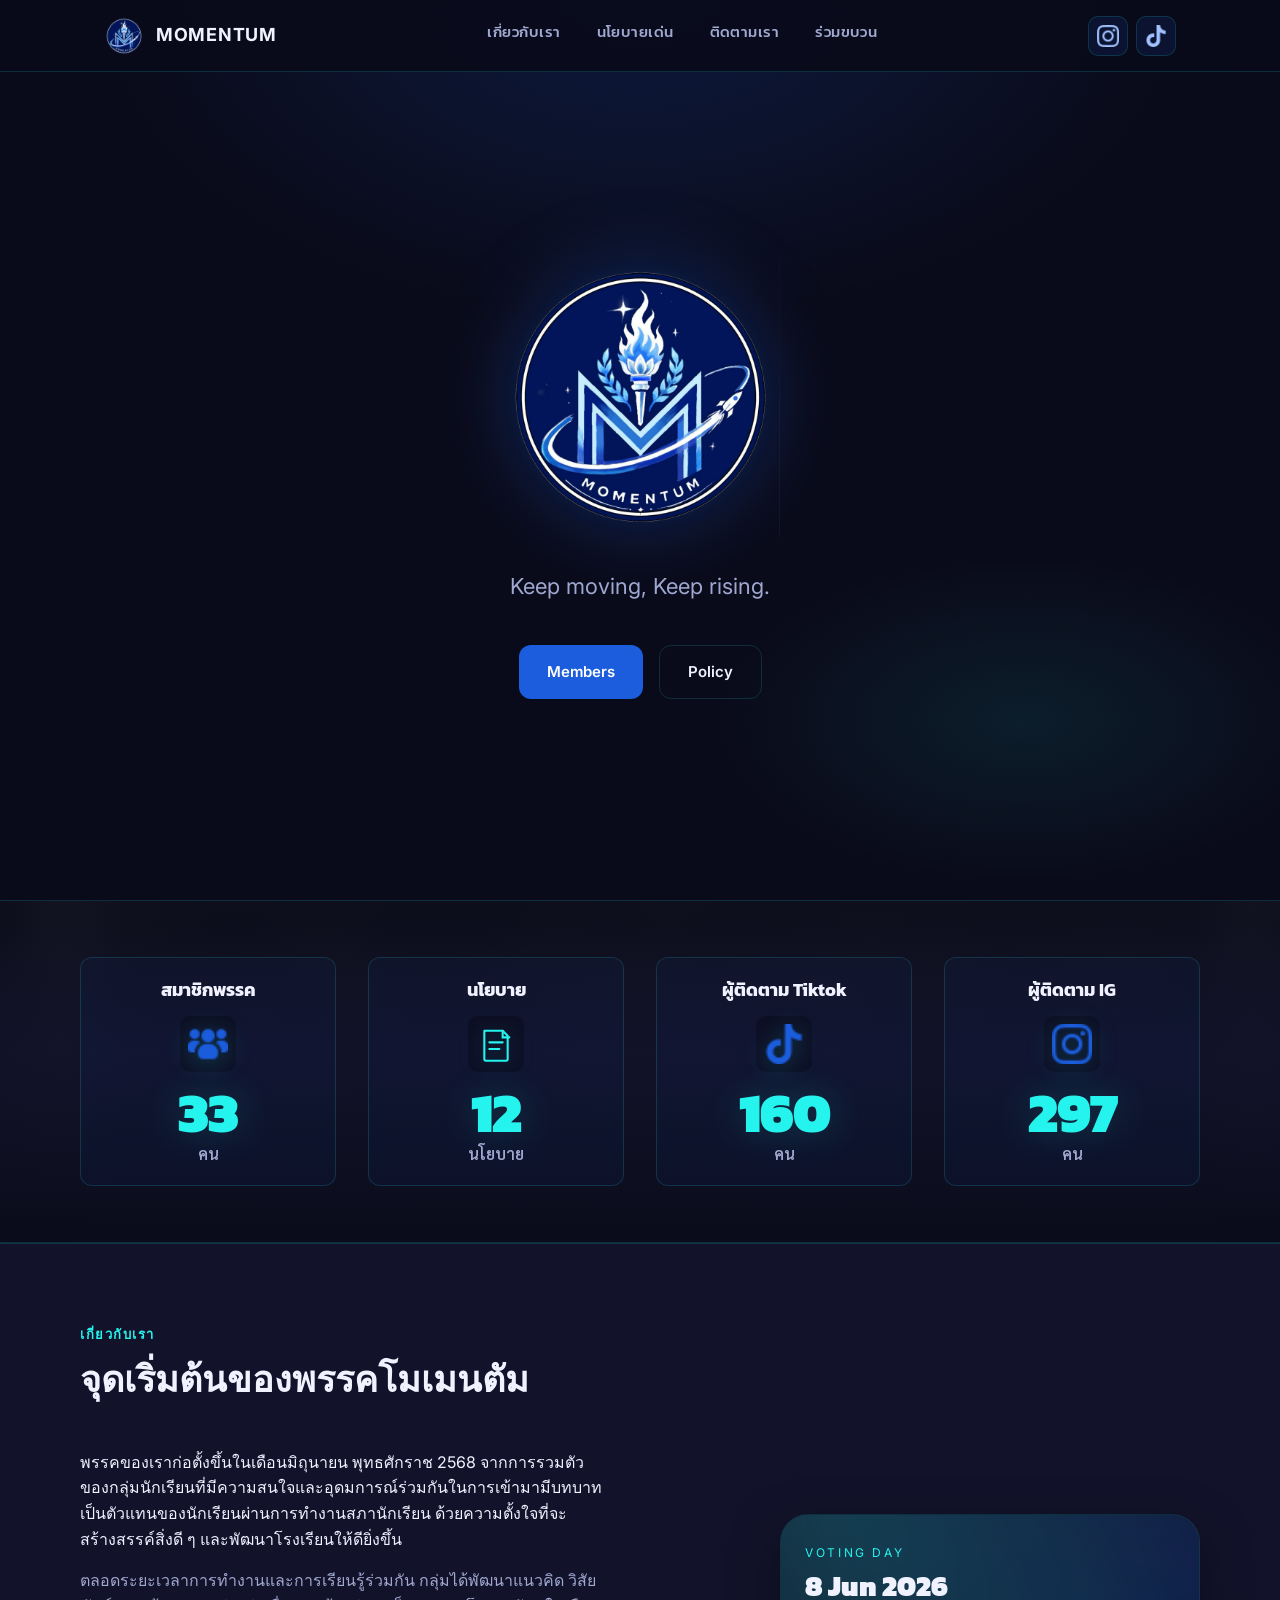
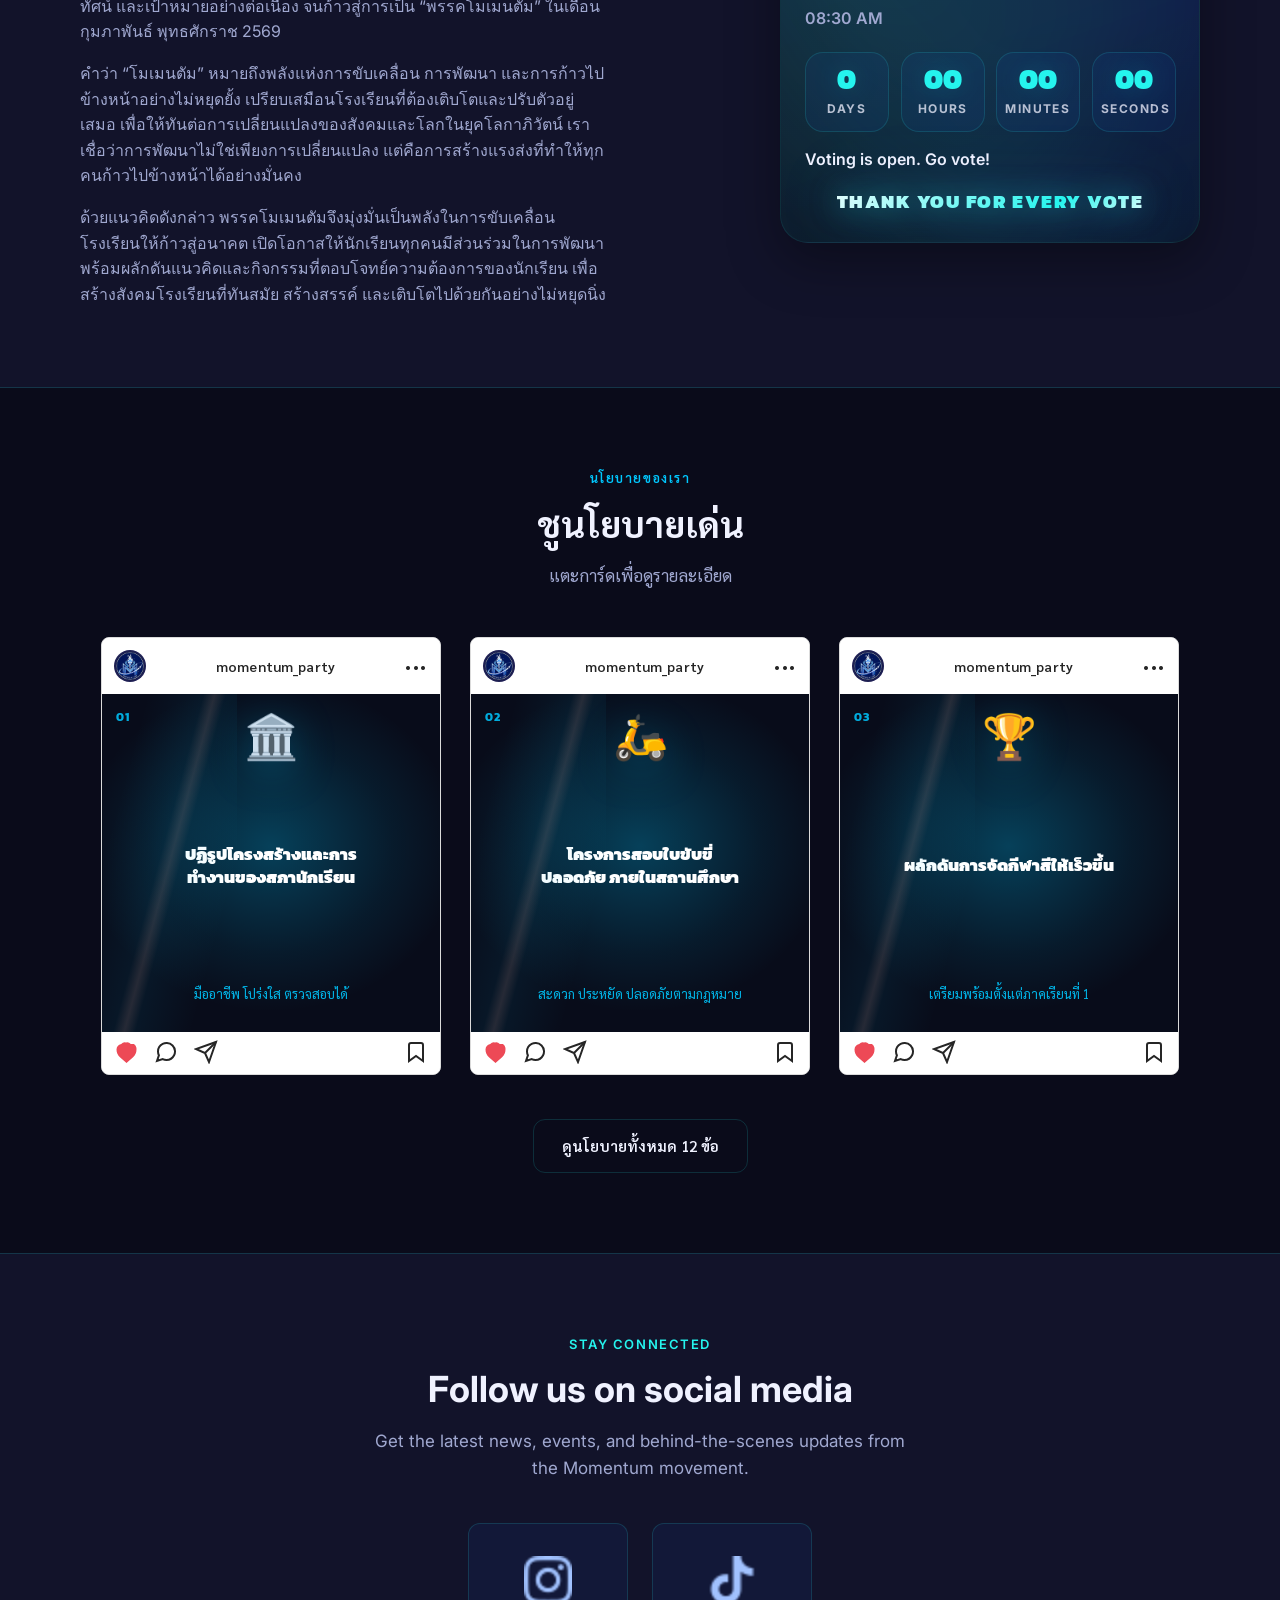
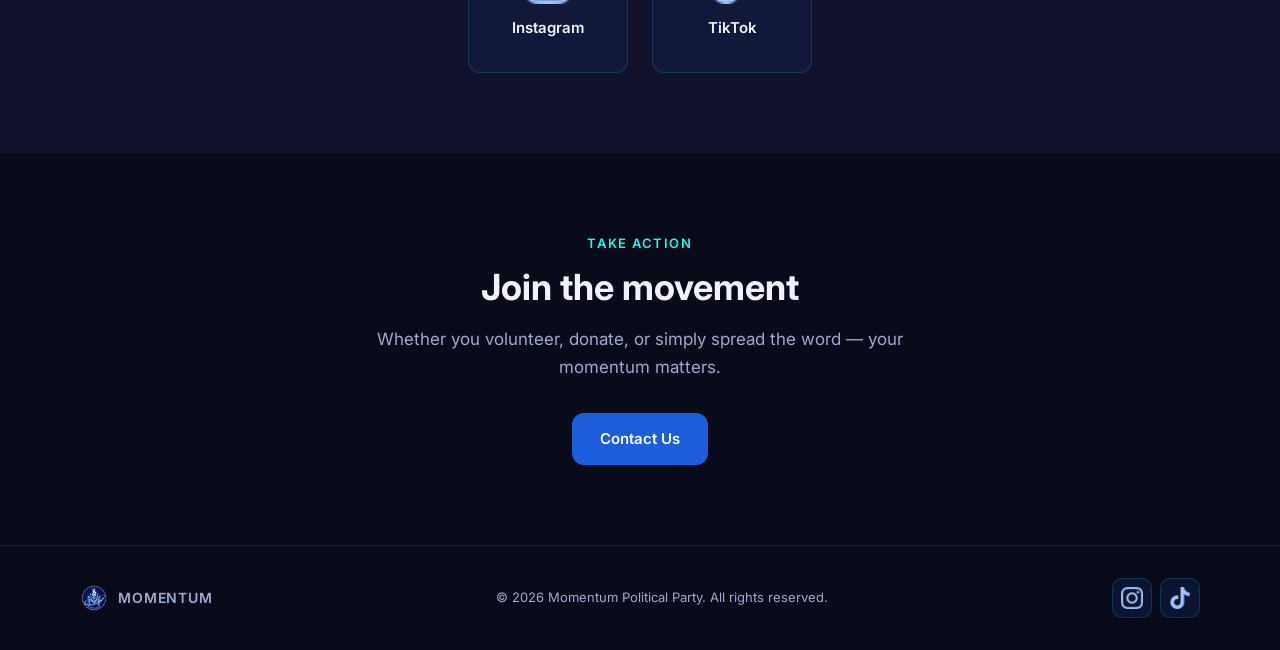
==== commit 4527e417: "Update index.html" ====
--- a/index.html
+++ b/index.html
@@ -66,7 +66,7 @@
           >
         </div>
         <p class="hero__tagline">
-          Building a future where every voice is heard, every community thrives, and progress never stops.
+          Keep moving, Keep rising.
         </p>
         <div class="hero__actions">
           <a href="members.html" class="btn btn--primary">Members</a>
@@ -225,4 +225,4 @@
     });
   </script>
 </body>
-</html>+</html>
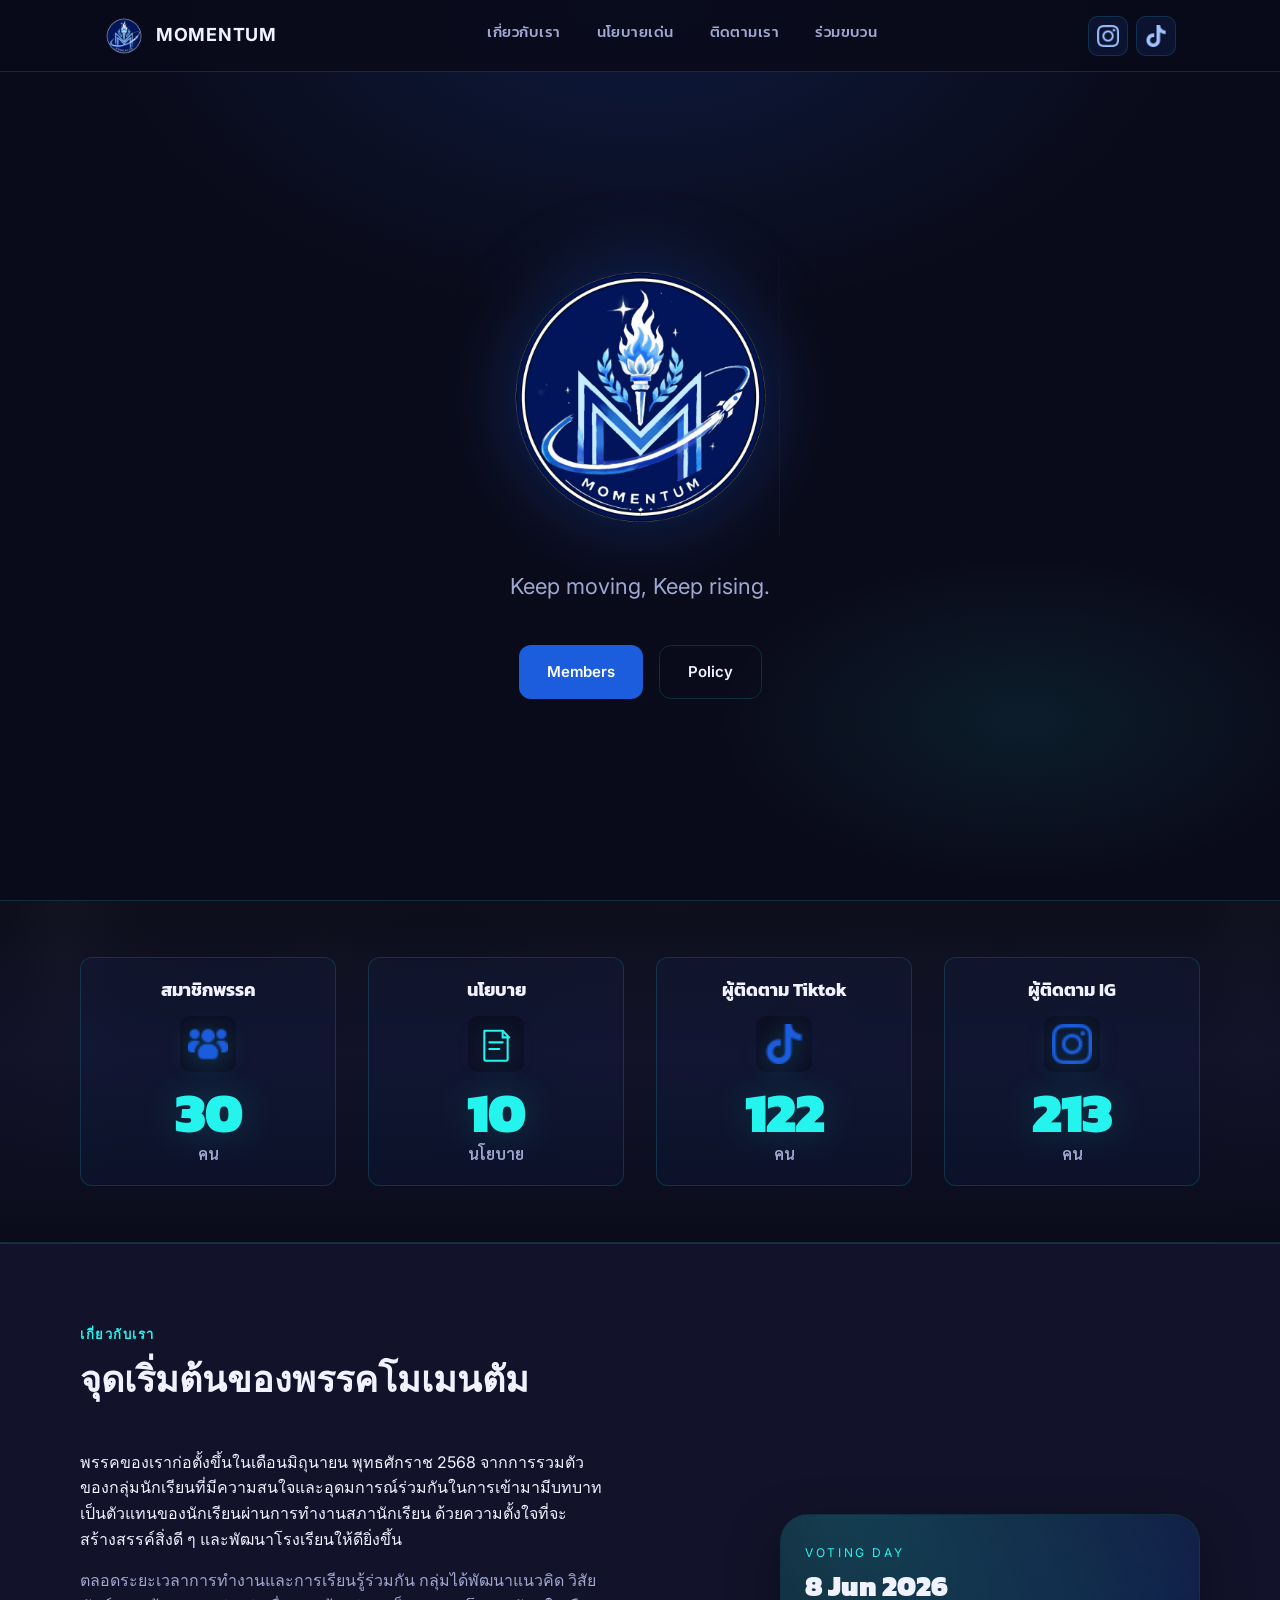
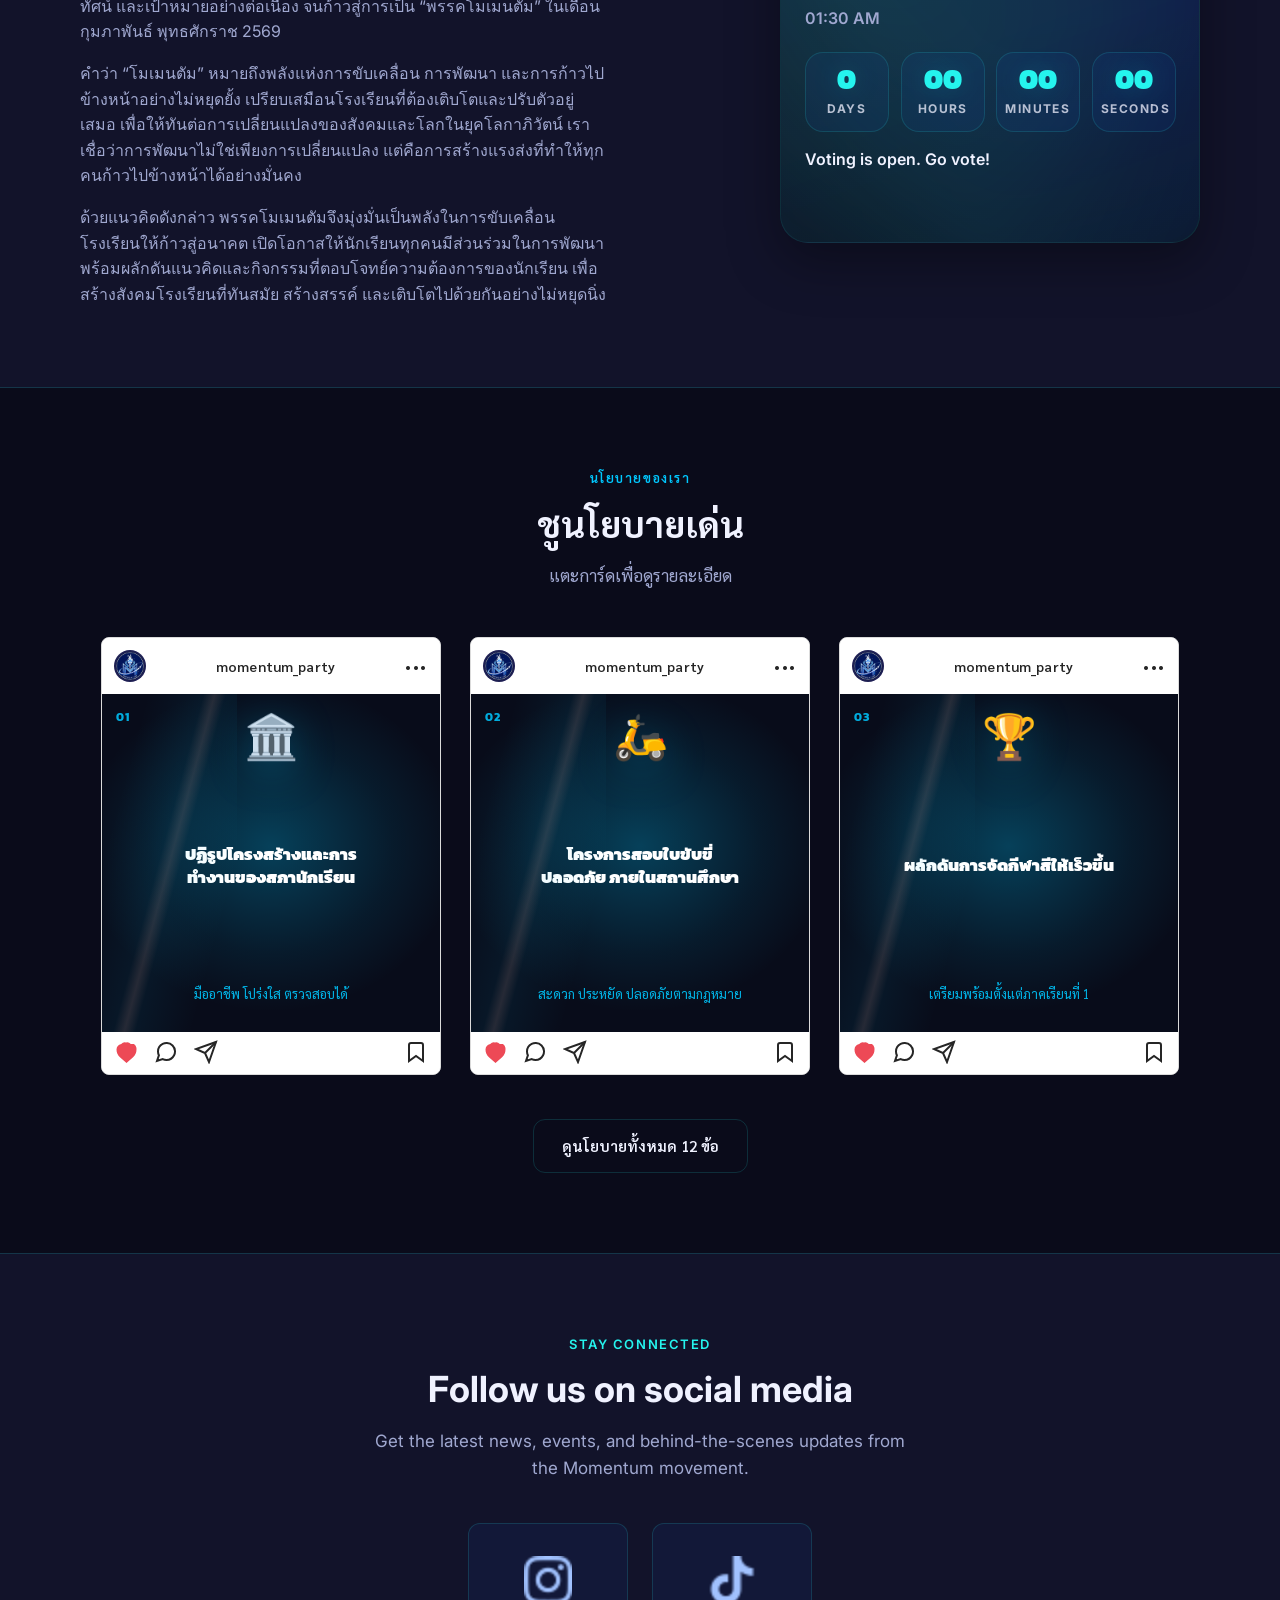
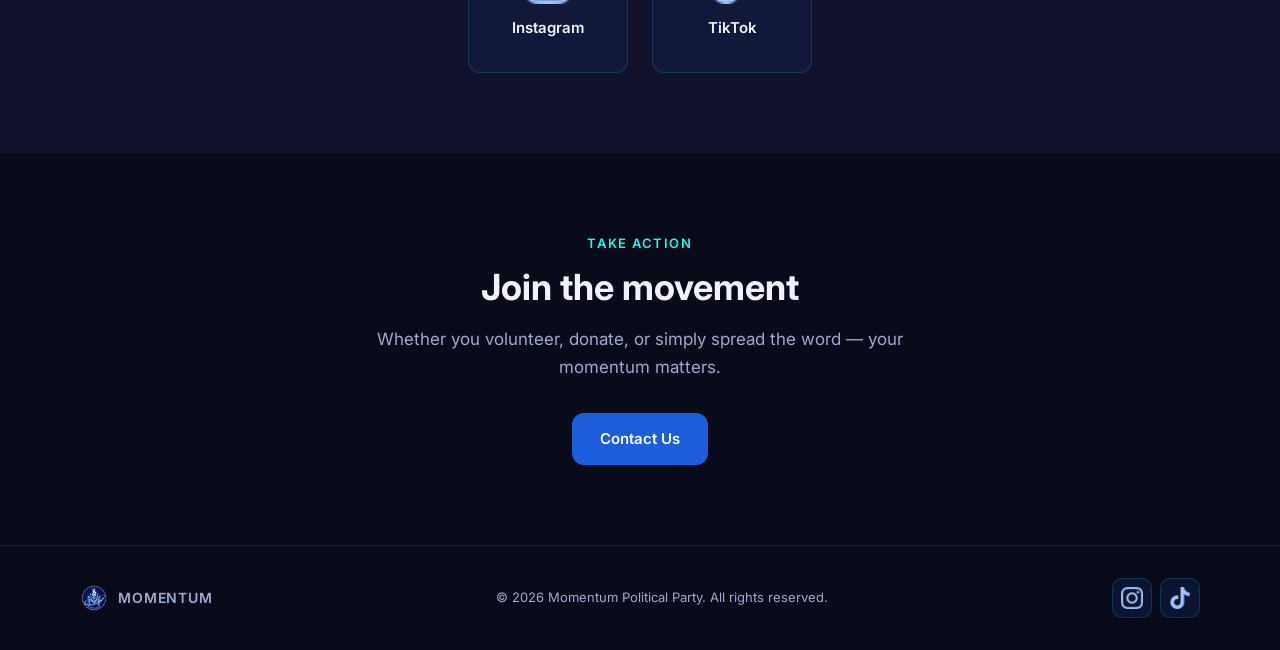
==== commit d2d231c9: "Update index.html" ====
--- a/index.html
+++ b/index.html
@@ -103,10 +103,10 @@
             </p>
           </div>
           <aside class="vote-countdown" aria-label="นับถอยหลังวันเลือกตั้ง">
-            <div class="vote-countdown__card" id="vote-countdown" data-target="2026-06-08T08:30:00+07:00">
+            <div class="vote-countdown__card" id="vote-countdown" data-target="2026-06-08T13:30:00+07:00">
               <p class="vote-countdown__eyebrow">Voting day</p>
               <h3 class="vote-countdown__title">8 Jun 2026</h3>
-              <p class="vote-countdown__time">08:30 AM</p>
+              <p class="vote-countdown__time">01:30 AM</p>
 
               <div class="vote-countdown__grid" role="timer" aria-live="polite">
                 <div class="vote-countdown__unit">
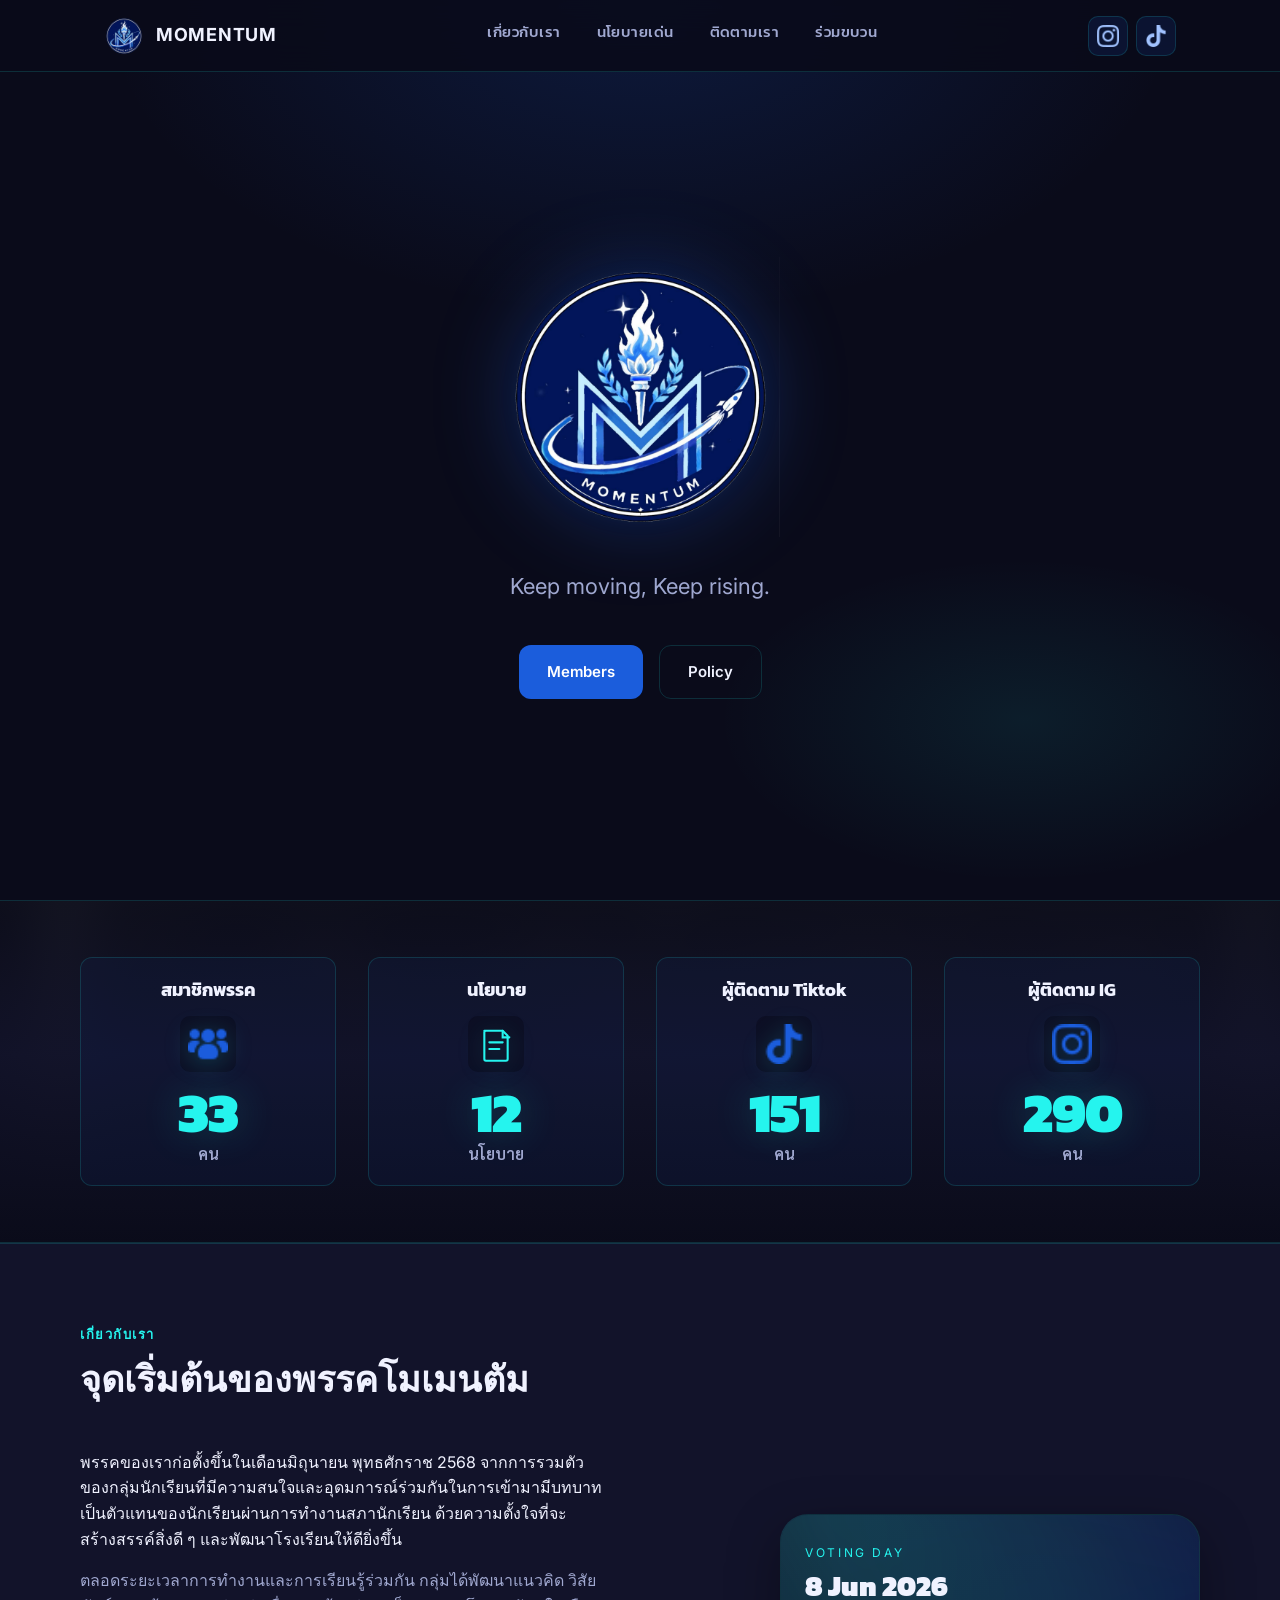
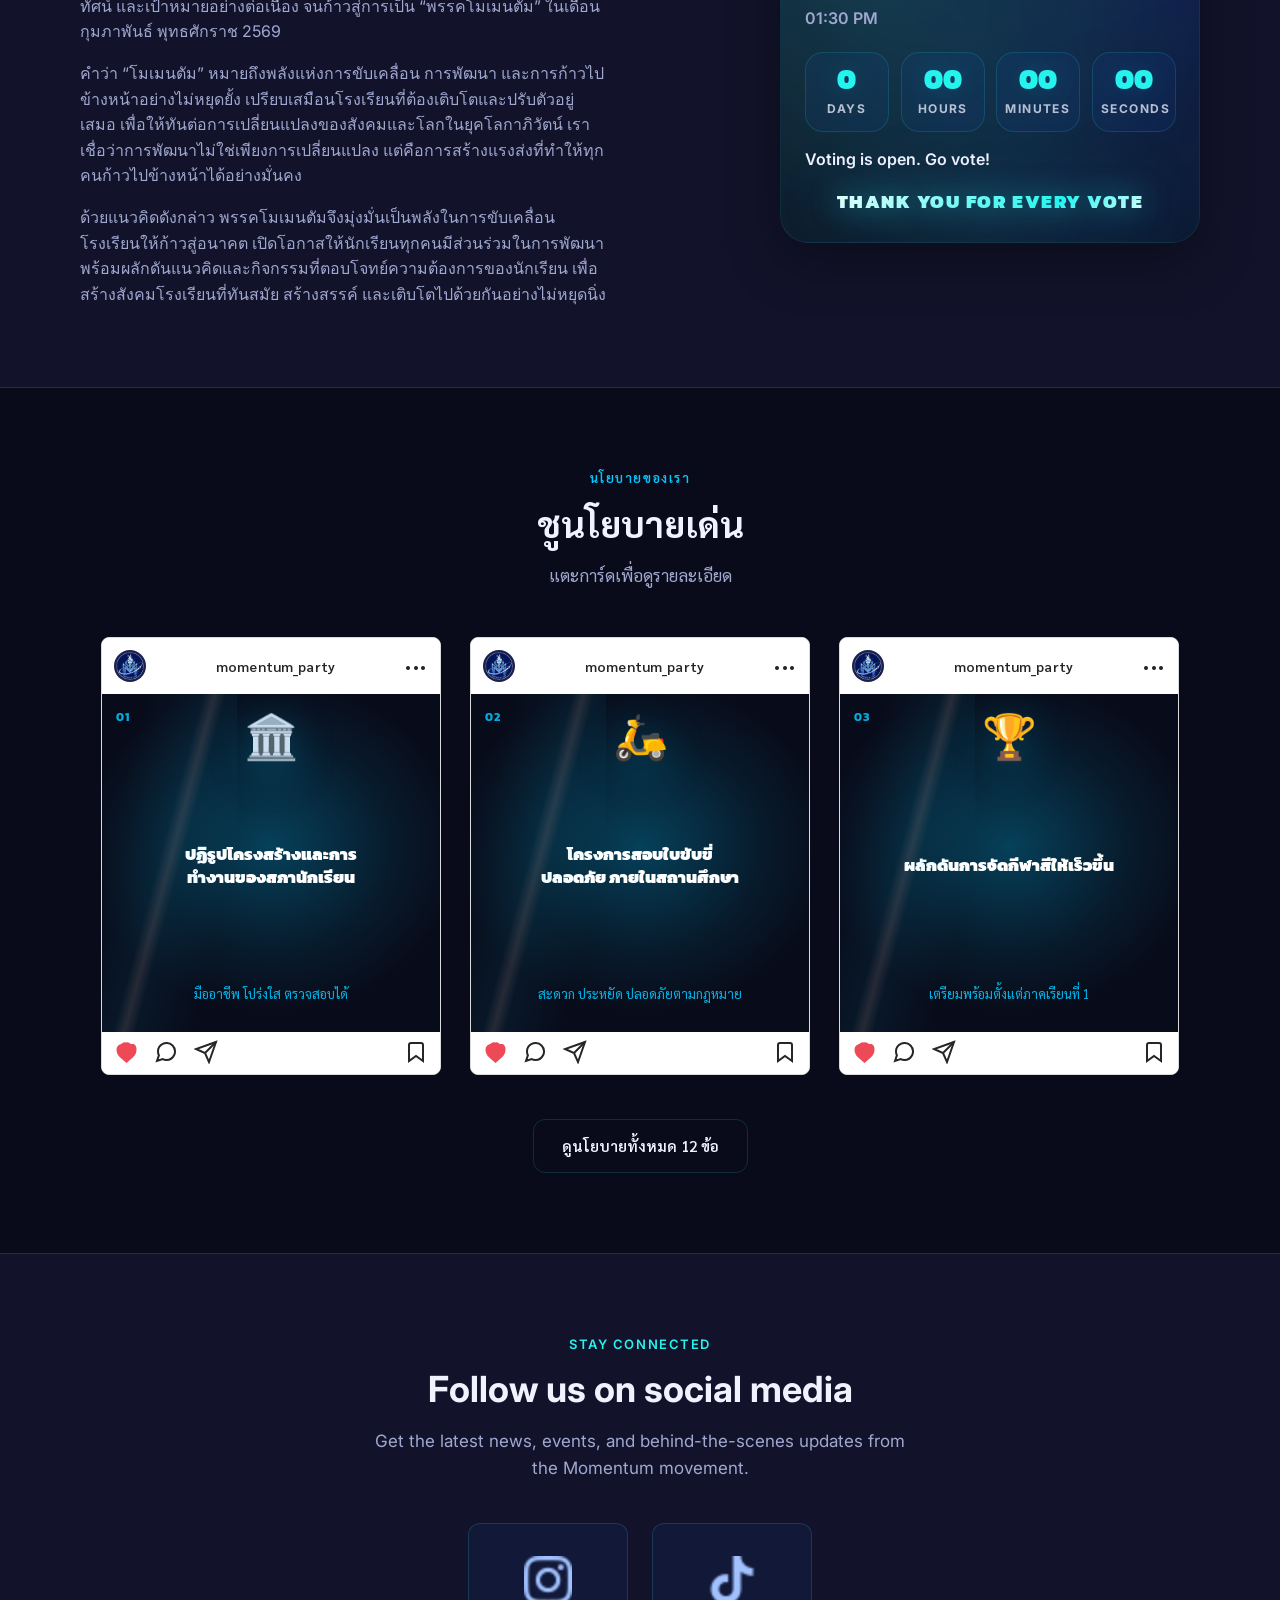
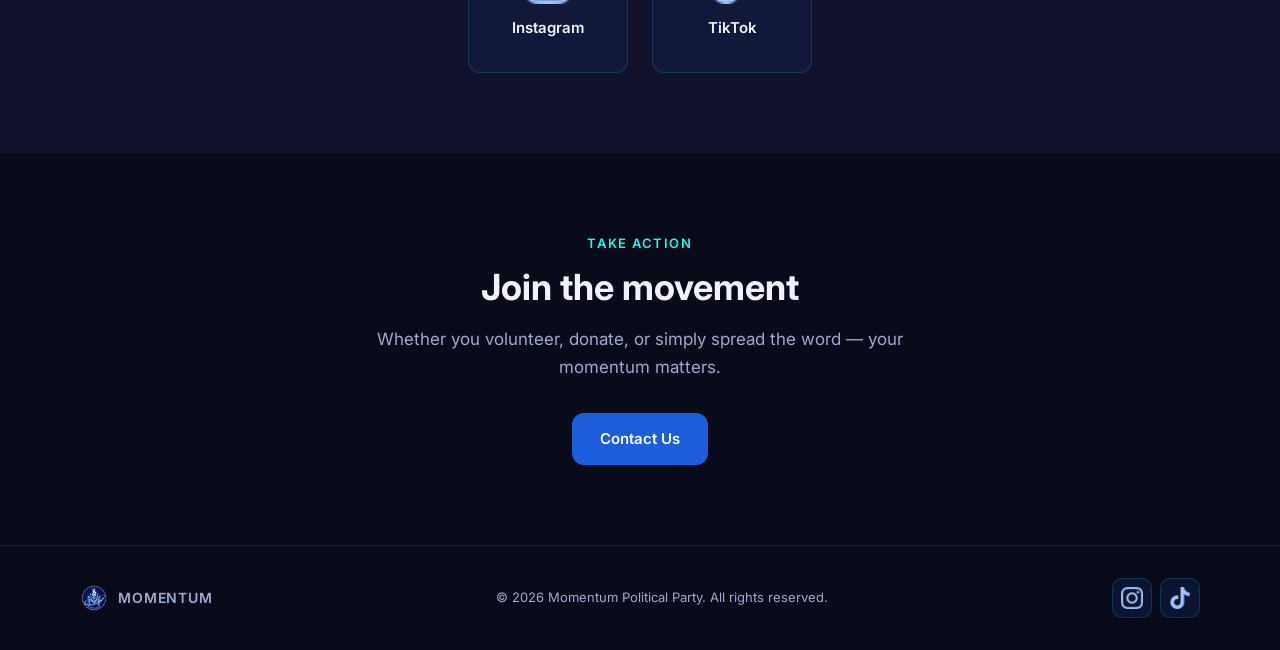
==== commit 3c0793ec: "Update index.html" ====
--- a/index.html
+++ b/index.html
@@ -106,7 +106,7 @@
             <div class="vote-countdown__card" id="vote-countdown" data-target="2026-06-08T13:30:00+07:00">
               <p class="vote-countdown__eyebrow">Voting day</p>
               <h3 class="vote-countdown__title">8 Jun 2026</h3>
-              <p class="vote-countdown__time">01:30 AM</p>
+              <p class="vote-countdown__time">01:30 PM</p>
 
               <div class="vote-countdown__grid" role="timer" aria-live="polite">
                 <div class="vote-countdown__unit">
